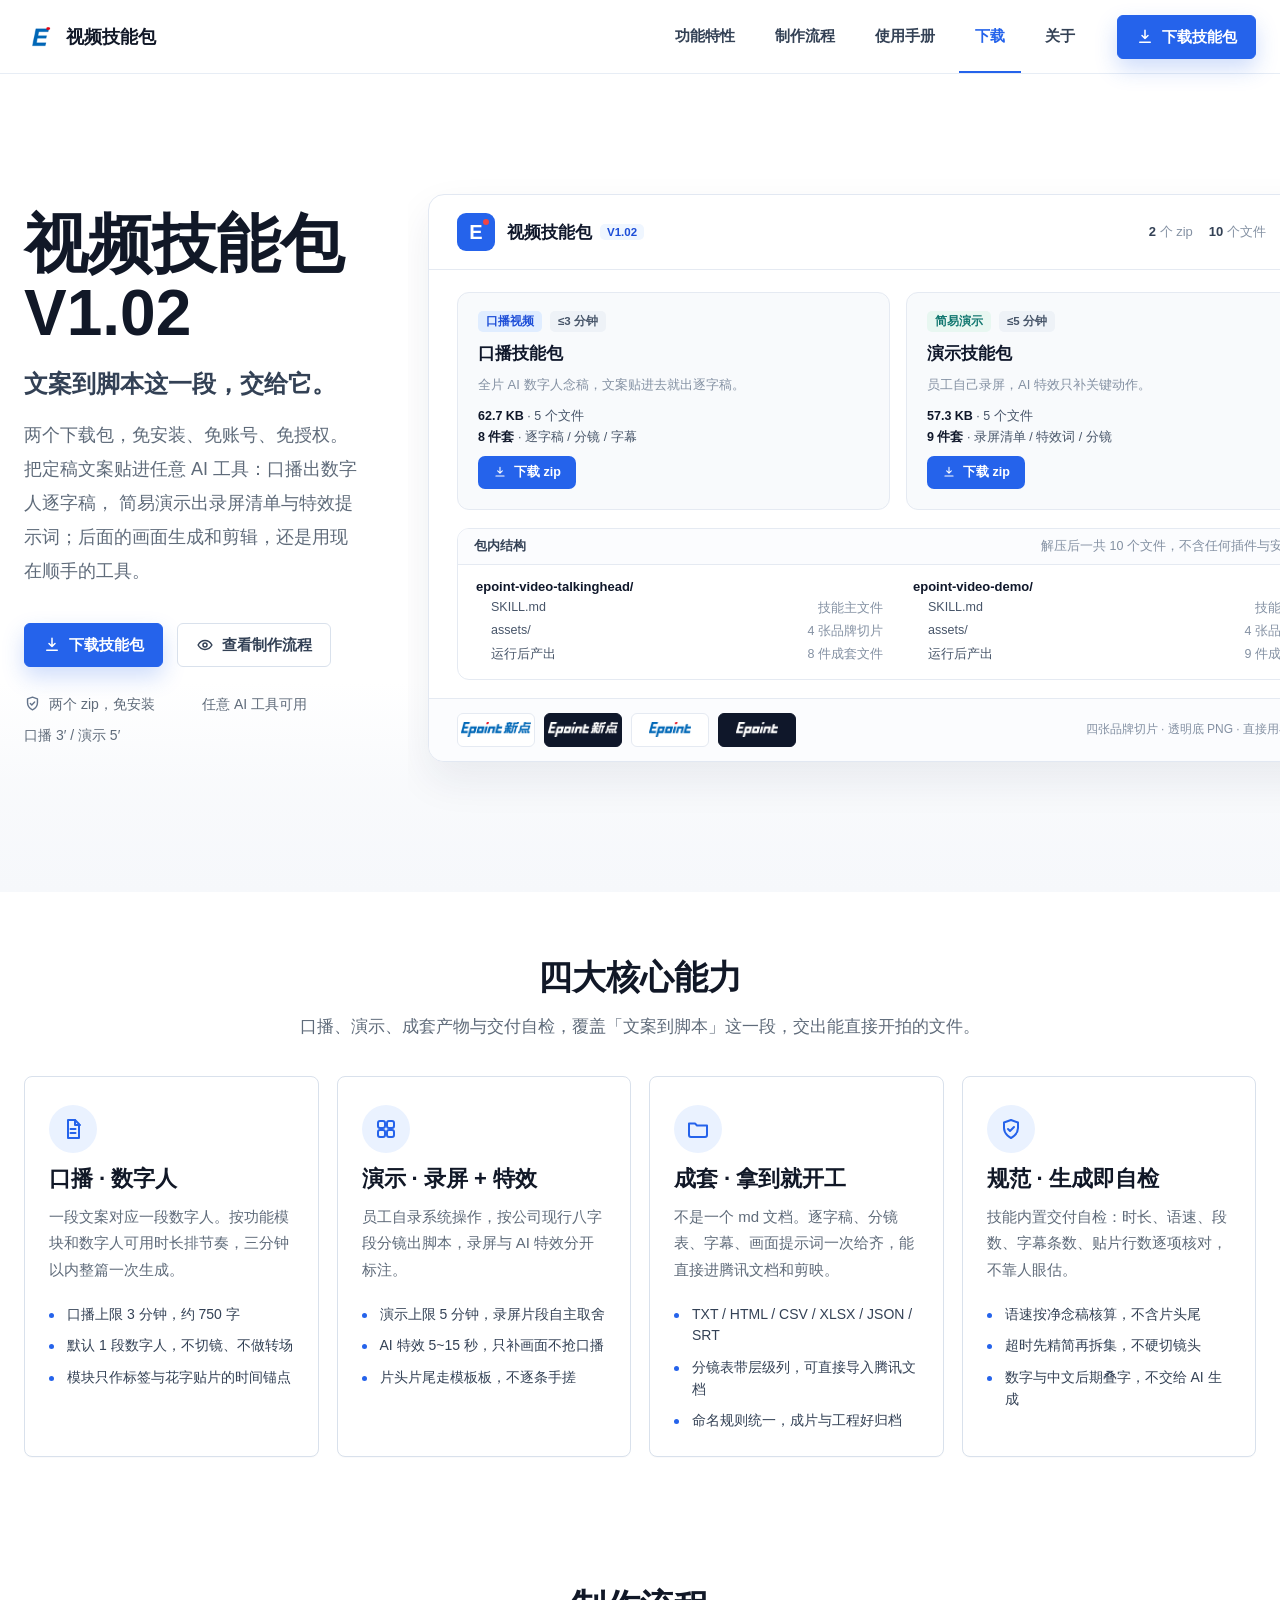
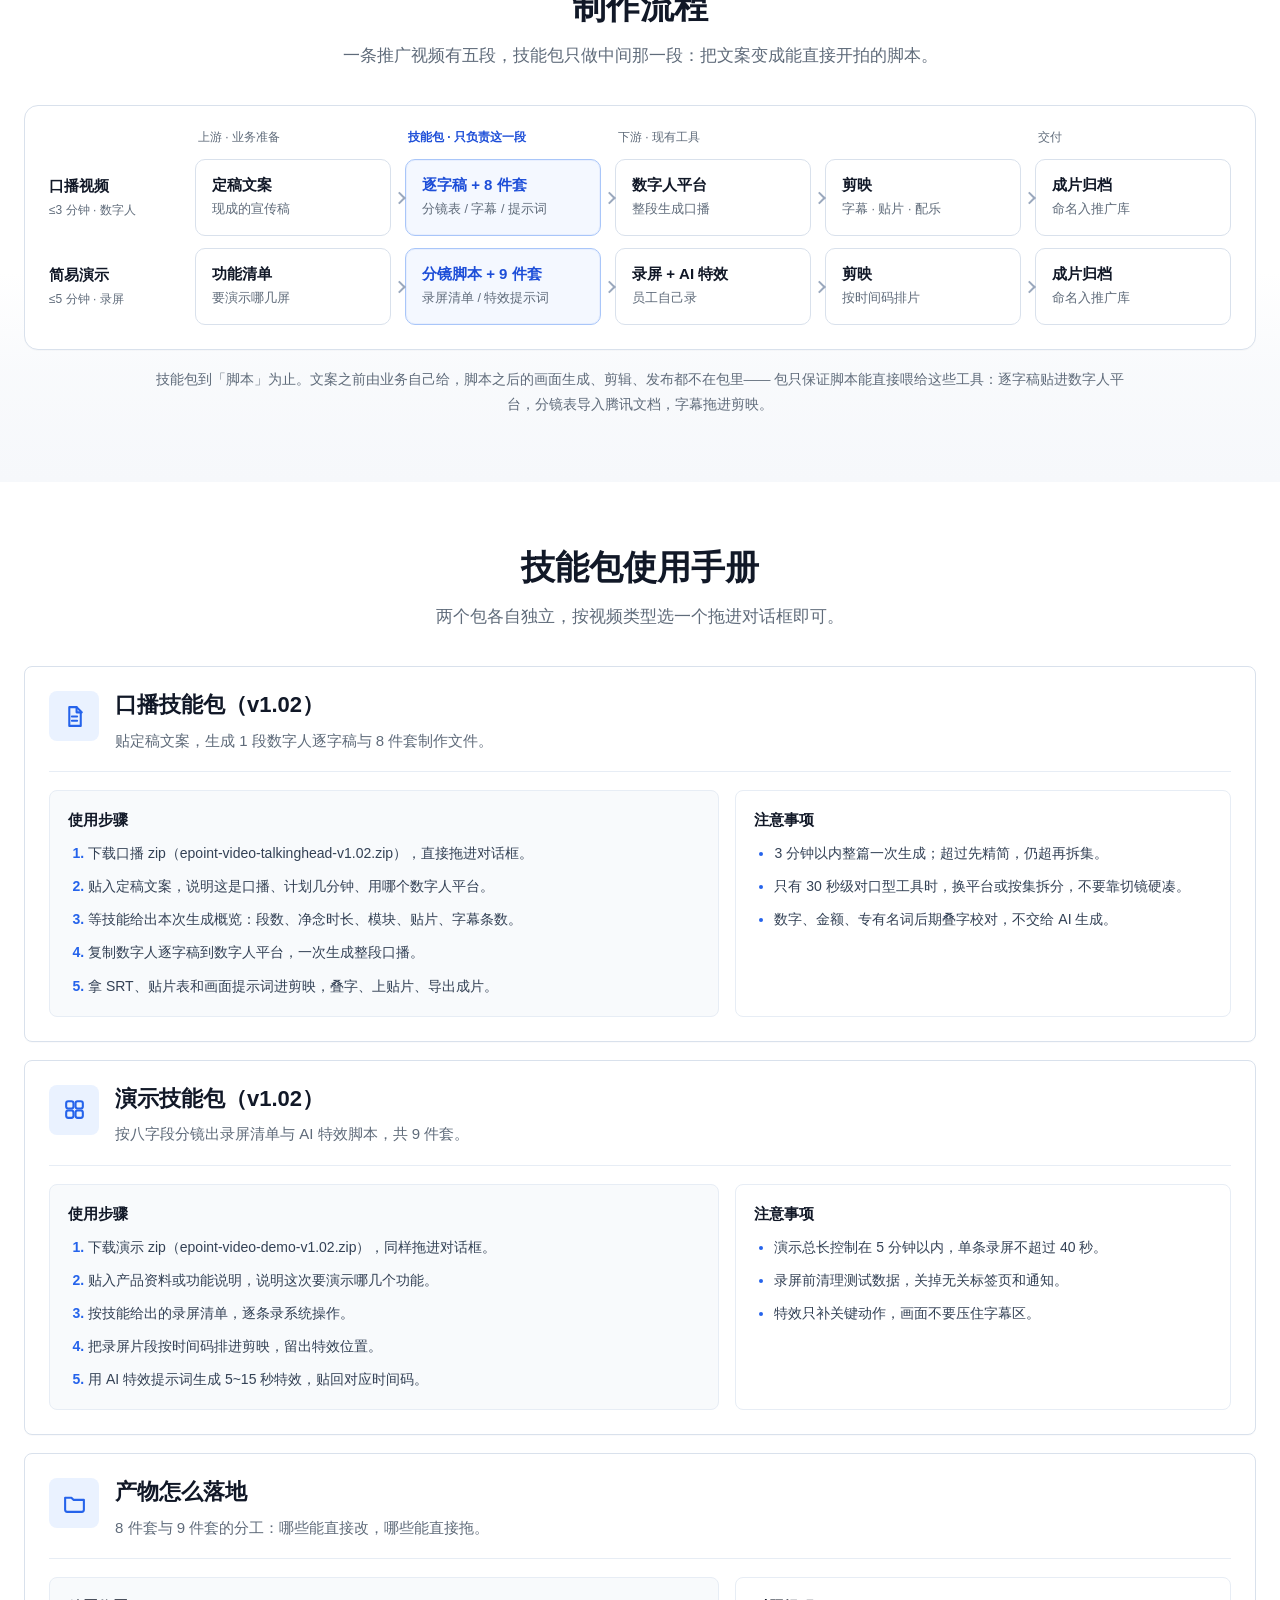
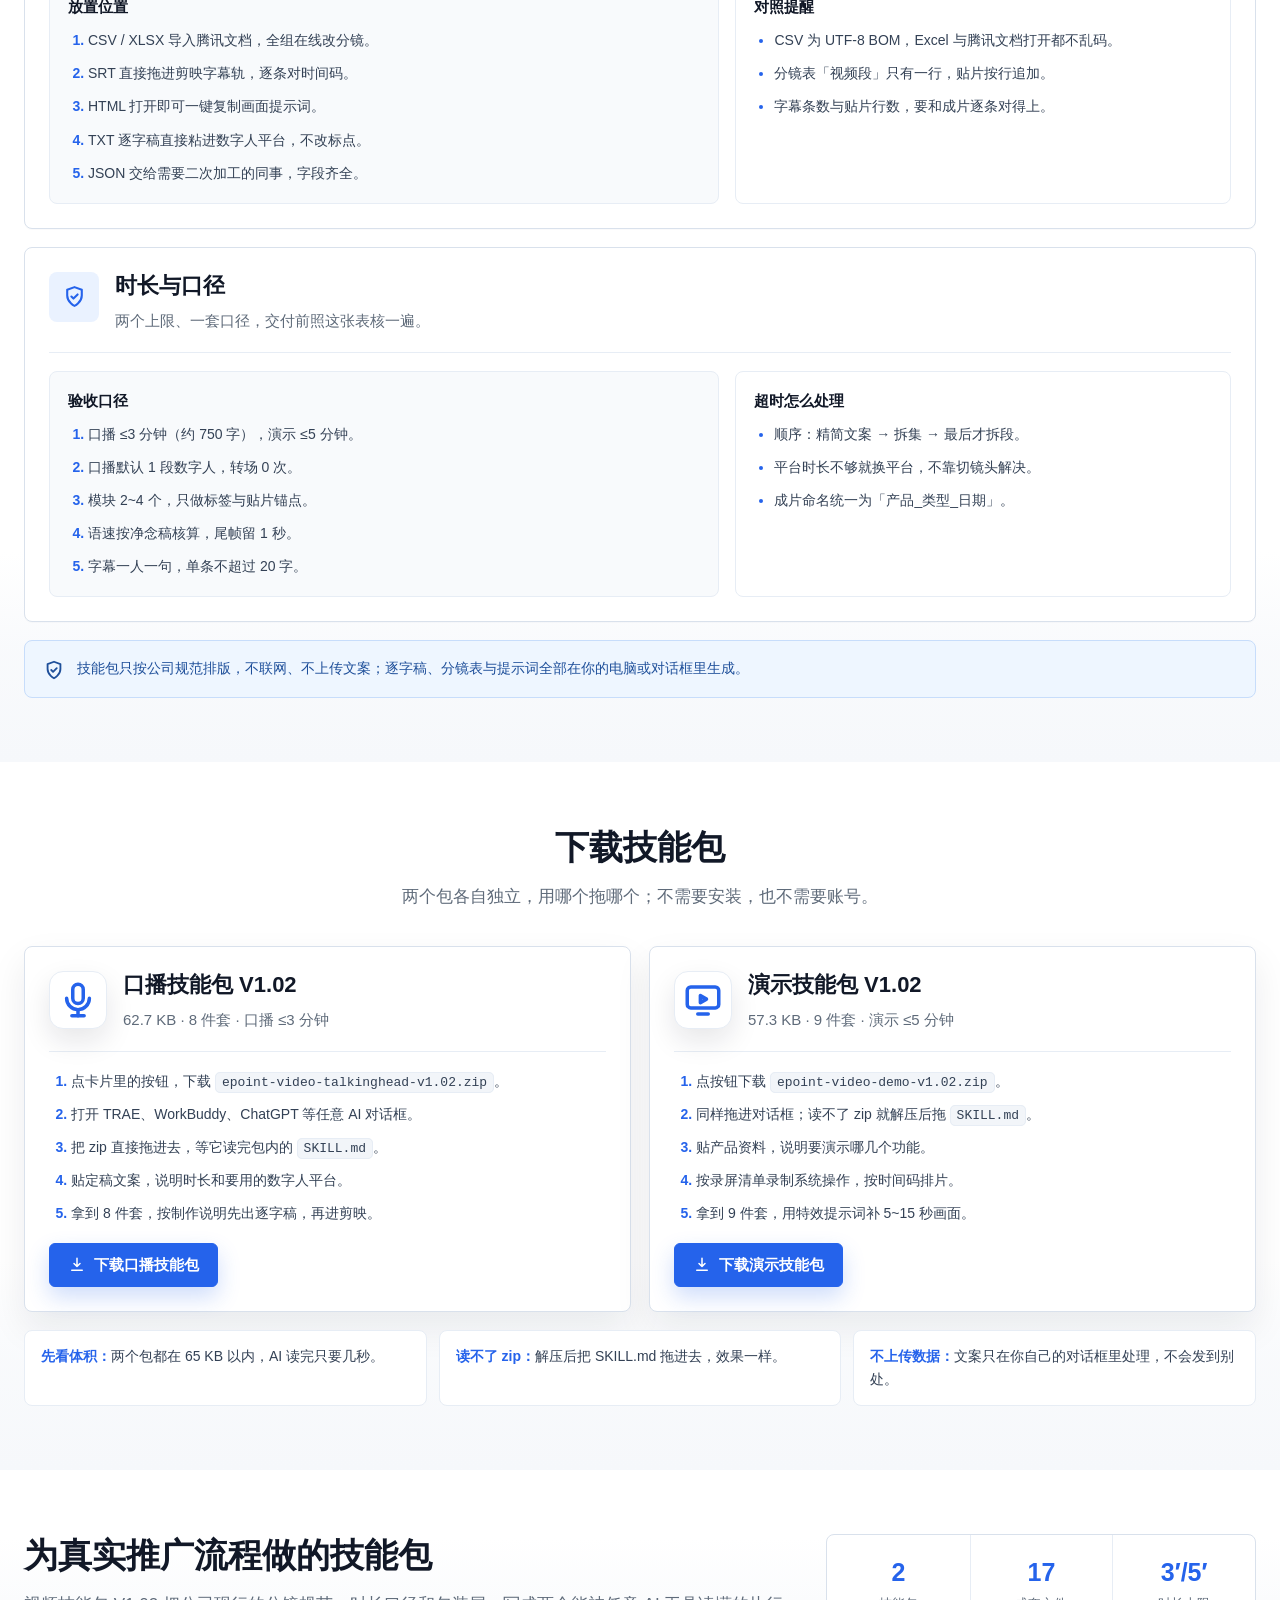
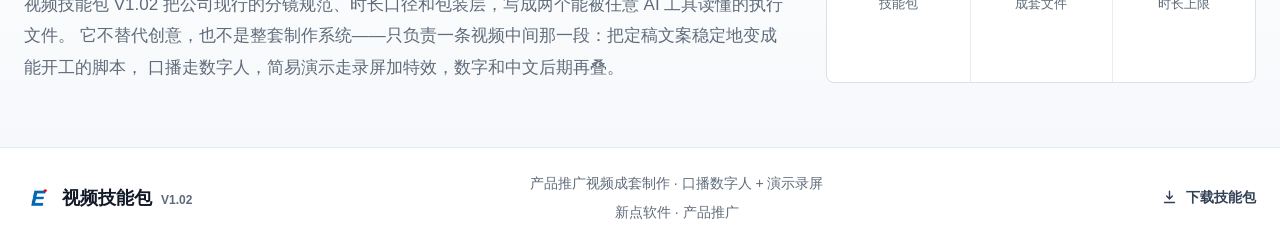
==== index.html @ bf0d7f89 "Add files via upload" ====
<!doctype html>
<html lang="zh-CN">
  <head>
    <meta charset="utf-8">
    <meta name="viewport" content="width=device-width, initial-scale=1">
    <title>视频技能包 V1.02 | 文案到脚本这一段</title>
    <meta
      name="description"
      content="视频技能包 V1.02 面向新点软件产品推广：负责一条视频里「文案到脚本」这一段，口播出数字人逐字稿，简易演示出录屏清单与特效提示词；画面生成与剪辑仍用现有工具。"
    >
    <meta name="theme-color" content="#2563eb">
    <meta name="robots" content="noindex">
    <meta property="og:title" content="视频技能包 V1.02">
    <meta property="og:description" content="两个下载包，把定稿文案变成能直接开拍的脚本与成套文件。">
    <meta property="og:image" content="assets/icon128.png">
    <link rel="icon" href="assets/icon48.png">
    <link rel="stylesheet" href="styles.css?v=20261115-v4">
  </head>
  <body>
    <header class="site-header" data-header>
      <a class="brand" href="#top" aria-label="视频技能包首页">
        <img src="assets/icon48.png" alt="" width="32" height="32">
        <span>视频技能包</span>
      </a>
      <nav class="site-nav" aria-label="页面导航">
        <a href="#features">功能特性</a>
        <a href="#comic">制作流程</a>
        <a href="#manual">使用手册</a>
        <a href="#download">下载</a>
        <a href="#about">关于</a>
      </nav>
      <div class="header-actions">
        <a class="primary-link" href="#download">
          <svg aria-hidden="true"><use href="#icon-download"></use></svg>
          <span>下载技能包</span>
        </a>
      </div>
      <button class="menu-button" type="button" data-menu-button aria-label="打开导航">
        <svg aria-hidden="true"><use href="#icon-menu"></use></svg>
      </button>
    </header>

    <main id="top">
      <section class="hero section-band">
        <div class="hero-copy">
          <h1>视频技能包<br>V1.02</h1>
          <p class="hero-subtitle">文案到脚本这一段，交给它。</p>
          <p class="hero-text">
            两个下载包，免安装、免账号、免授权。把定稿文案贴进任意 AI 工具：口播出数字人逐字稿，
            简易演示出录屏清单与特效提示词；后面的画面生成和剪辑，还是用现在顺手的工具。
          </p>
          <div class="hero-actions">
            <a class="button button-primary" href="#download">
              <svg aria-hidden="true"><use href="#icon-download"></use></svg>
              <span>下载技能包</span>
            </a>
            <a class="button button-secondary" href="#comic">
              <svg aria-hidden="true"><use href="#icon-eye"></use></svg>
              <span>查看制作流程</span>
            </a>
          </div>
          <div class="trust-row" aria-label="技能包特点">
            <span>
              <svg aria-hidden="true"><use href="#icon-shield"></use></svg>
              两个 zip，免安装
            </span>
            <span>任意 AI 工具可用</span>
            <span>口播 3′ / 演示 5′</span>
          </div>
        </div>

        <div class="hero-visual" aria-label="技能包内容预览">
          <iframe
            class="plugin-preview-frame"
            src="skill-preview.html?v=20261115-v4"
            title="视频技能包内容预览"
            loading="eager"
          ></iframe>
        </div>
      </section>

      <section class="features" id="features">
        <div class="section-heading">
          <h2>四大核心能力</h2>
          <p>口播、演示、成套产物与交付自检，覆盖「文案到脚本」这一段，交出能直接开拍的文件。</p>
        </div>
        <div class="feature-grid">
          <article class="feature-card">
            <span class="feature-icon"><svg aria-hidden="true"><use href="#icon-file"></use></svg></span>
            <h3>口播 · 数字人</h3>
            <p>一段文案对应一段数字人。按功能模块和数字人可用时长排节奏，三分钟以内整篇一次生成。</p>
            <ul>
              <li>口播上限 3 分钟，约 750 字</li>
              <li>默认 1 段数字人，不切镜、不做转场</li>
              <li>模块只作标签与花字贴片的时间锚点</li>
            </ul>
          </article>
          <article class="feature-card">
            <span class="feature-icon"><svg aria-hidden="true"><use href="#icon-layout"></use></svg></span>
            <h3>演示 · 录屏 + 特效</h3>
            <p>员工自录系统操作，按公司现行八字段分镜出脚本，录屏与 AI 特效分开标注。</p>
            <ul>
              <li>演示上限 5 分钟，录屏片段自主取舍</li>
              <li>AI 特效 5~15 秒，只补画面不抢口播</li>
              <li>片头片尾走模板板，不逐条手搓</li>
            </ul>
          </article>
          <article class="feature-card">
            <span class="feature-icon"><svg aria-hidden="true"><use href="#icon-folder"></use></svg></span>
            <h3>成套 · 拿到就开工</h3>
            <p>不是一个 md 文档。逐字稿、分镜表、字幕、画面提示词一次给齐，能直接进腾讯文档和剪映。</p>
            <ul>
              <li>TXT / HTML / CSV / XLSX / JSON / SRT</li>
              <li>分镜表带层级列，可直接导入腾讯文档</li>
              <li>命名规则统一，成片与工程好归档</li>
            </ul>
          </article>
          <article class="feature-card">
            <span class="feature-icon"><svg aria-hidden="true"><use href="#icon-shield"></use></svg></span>
            <h3>规范 · 生成即自检</h3>
            <p>技能内置交付自检：时长、语速、段数、字幕条数、贴片行数逐项核对，不靠人眼估。</p>
            <ul>
              <li>语速按净念稿核算，不含片头尾</li>
              <li>超时先精简再拆集，不硬切镜头</li>
              <li>数字与中文后期叠字，不交给 AI 生成</li>
            </ul>
          </article>
        </div>
      </section>

      <section class="comic section-band" id="comic">
        <div class="section-heading">
          <h2>制作流程</h2>
          <p>一条推广视频有五段，技能包只做中间那一段：把文案变成能直接开拍的脚本。</p>
        </div>

        <div class="flow-chart">
          <div class="flow-head" aria-hidden="true">
            <span></span>
            <span>上游 · 业务准备</span>
            <span class="is-ours">技能包 · 只负责这一段</span>
            <span class="flow-head-span">下游 · 现有工具</span>
            <span>交付</span>
          </div>

          <div class="flow-row">
            <div class="flow-lane"><b>口播视频</b><small>≤3 分钟 · 数字人</small></div>
            <div class="flow-cell"><b>定稿文案</b><small>现成的宣传稿</small></div>
            <div class="flow-cell is-ours">
              <b>逐字稿 + 8 件套</b>
              <small>分镜表 / 字幕 / 提示词</small>
            </div>
            <div class="flow-cell"><b>数字人平台</b><small>整段生成口播</small></div>
            <div class="flow-cell"><b>剪映</b><small>字幕 · 贴片 · 配乐</small></div>
            <div class="flow-cell"><b>成片归档</b><small>命名入推广库</small></div>
          </div>

          <div class="flow-row">
            <div class="flow-lane"><b>简易演示</b><small>≤5 分钟 · 录屏</small></div>
            <div class="flow-cell"><b>功能清单</b><small>要演示哪几屏</small></div>
            <div class="flow-cell is-ours">
              <b>分镜脚本 + 9 件套</b>
              <small>录屏清单 / 特效提示词</small>
            </div>
            <div class="flow-cell"><b>录屏 + AI 特效</b><small>员工自己录</small></div>
            <div class="flow-cell"><b>剪映</b><small>按时间码排片</small></div>
            <div class="flow-cell"><b>成片归档</b><small>命名入推广库</small></div>
          </div>
        </div>

        <p class="flow-note">
          技能包到「脚本」为止。文案之前由业务自己给，脚本之后的画面生成、剪辑、发布都不在包里——
          包只保证脚本能直接喂给这些工具：逐字稿贴进数字人平台，分镜表导入腾讯文档，字幕拖进剪映。
        </p>
      </section>

      <section class="manual section-band" id="manual">
        <div class="section-heading">
          <h2>技能包使用手册</h2>
          <p>两个包各自独立，按视频类型选一个拖进对话框即可。</p>
        </div>

        <div class="manual-layout">
          <article class="manual-card">
            <header>
              <span class="manual-icon"><svg aria-hidden="true"><use href="#icon-file"></use></svg></span>
              <div>
                <h3>口播技能包（v1.02）</h3>
                <p>贴定稿文案，生成 1 段数字人逐字稿与 8 件套制作文件。</p>
              </div>
            </header>
            <div class="manual-body">
              <div class="manual-block">
                <strong>使用步骤</strong>
                <ol>
                  <li>下载口播 zip（epoint-video-talkinghead-v1.02.zip），直接拖进对话框。</li>
                  <li>贴入定稿文案，说明这是口播、计划几分钟、用哪个数字人平台。</li>
                  <li>等技能给出本次生成概览：段数、净念时长、模块、贴片、字幕条数。</li>
                  <li>复制数字人逐字稿到数字人平台，一次生成整段口播。</li>
                  <li>拿 SRT、贴片表和画面提示词进剪映，叠字、上贴片、导出成片。</li>
                </ol>
              </div>
              <div class="manual-block manual-note">
                <strong>注意事项</strong>
                <ul>
                  <li>3 分钟以内整篇一次生成；超过先精简，仍超再拆集。</li>
                  <li>只有 30 秒级对口型工具时，换平台或按集拆分，不要靠切镜硬凑。</li>
                  <li>数字、金额、专有名词后期叠字校对，不交给 AI 生成。</li>
                </ul>
              </div>
            </div>
          </article>

          <article class="manual-card">
            <header>
              <span class="manual-icon"><svg aria-hidden="true"><use href="#icon-layout"></use></svg></span>
              <div>
                <h3>演示技能包（v1.02）</h3>
                <p>按八字段分镜出录屏清单与 AI 特效脚本，共 9 件套。</p>
              </div>
            </header>
            <div class="manual-body">
              <div class="manual-block">
                <strong>使用步骤</strong>
                <ol>
                  <li>下载演示 zip（epoint-video-demo-v1.02.zip），同样拖进对话框。</li>
                  <li>贴入产品资料或功能说明，说明这次要演示哪几个功能。</li>
                  <li>按技能给出的录屏清单，逐条录系统操作。</li>
                  <li>把录屏片段按时间码排进剪映，留出特效位置。</li>
                  <li>用 AI 特效提示词生成 5~15 秒特效，贴回对应时间码。</li>
                </ol>
              </div>
              <div class="manual-block manual-note">
                <strong>注意事项</strong>
                <ul>
                  <li>演示总长控制在 5 分钟以内，单条录屏不超过 40 秒。</li>
                  <li>录屏前清理测试数据，关掉无关标签页和通知。</li>
                  <li>特效只补关键动作，画面不要压住字幕区。</li>
                </ul>
              </div>
            </div>
          </article>

          <article class="manual-card">
            <header>
              <span class="manual-icon"><svg aria-hidden="true"><use href="#icon-folder"></use></svg></span>
              <div>
                <h3>产物怎么落地</h3>
                <p>8 件套与 9 件套的分工：哪些能直接改，哪些能直接拖。</p>
              </div>
            </header>
            <div class="manual-body">
              <div class="manual-block">
                <strong>放置位置</strong>
                <ol>
                  <li>CSV / XLSX 导入腾讯文档，全组在线改分镜。</li>
                  <li>SRT 直接拖进剪映字幕轨，逐条对时间码。</li>
                  <li>HTML 打开即可一键复制画面提示词。</li>
                  <li>TXT 逐字稿直接粘进数字人平台，不改标点。</li>
                  <li>JSON 交给需要二次加工的同事，字段齐全。</li>
                </ol>
              </div>
              <div class="manual-block manual-note">
                <strong>对照提醒</strong>
                <ul>
                  <li>CSV 为 UTF-8 BOM，Excel 与腾讯文档打开都不乱码。</li>
                  <li>分镜表「视频段」只有一行，贴片按行追加。</li>
                  <li>字幕条数与贴片行数，要和成片逐条对得上。</li>
                </ul>
              </div>
            </div>
          </article>

          <article class="manual-card">
            <header>
              <span class="manual-icon"><svg aria-hidden="true"><use href="#icon-shield"></use></svg></span>
              <div>
                <h3>时长与口径</h3>
                <p>两个上限、一套口径，交付前照这张表核一遍。</p>
              </div>
            </header>
            <div class="manual-body">
              <div class="manual-block">
                <strong>验收口径</strong>
                <ol>
                  <li>口播 ≤3 分钟（约 750 字），演示 ≤5 分钟。</li>
                  <li>口播默认 1 段数字人，转场 0 次。</li>
                  <li>模块 2~4 个，只做标签与贴片锚点。</li>
                  <li>语速按净念稿核算，尾帧留 1 秒。</li>
                  <li>字幕一人一句，单条不超过 20 字。</li>
                </ol>
              </div>
              <div class="manual-block manual-note">
                <strong>超时怎么处理</strong>
                <ul>
                  <li>顺序：精简文案 → 拆集 → 最后才拆段。</li>
                  <li>平台时长不够就换平台，不靠切镜头解决。</li>
                  <li>成片命名统一为「产品_类型_日期」。</li>
                </ul>
              </div>
            </div>
          </article>
        </div>

        <div class="manual-footer-note">
          <svg aria-hidden="true"><use href="#icon-shield"></use></svg>
          <p>技能包只按公司规范排版，不联网、不上传文案；逐字稿、分镜表与提示词全部在你的电脑或对话框里生成。</p>
        </div>
      </section>

      <section class="workflow section-band" id="download">
        <div class="section-heading">
          <h2>下载技能包</h2>
          <p>两个包各自独立，用哪个拖哪个；不需要安装，也不需要账号。</p>
        </div>
        <div class="install-grid">
          <article class="install-card">
            <header class="install-head">
              <span class="browser-logo" aria-hidden="true">
                <svg width="44" height="44" viewBox="0 0 24 24" style="color:#2563eb">
                  <path d="M12 3a3 3 0 0 1 3 3v5a3 3 0 0 1-6 0V6a3 3 0 0 1 3-3Z"></path>
                  <path d="M5.5 11a6.5 6.5 0 0 0 13 0"></path>
                  <path d="M12 17.5V21"></path>
                  <path d="M8.5 21h7"></path>
                </svg>
              </span>
              <div>
                <h3>口播技能包 V1.02</h3>
                <p>62.7 KB · 8 件套 · 口播 ≤3 分钟</p>
              </div>
            </header>
            <ol>
              <li>点卡片里的按钮，下载 <code>epoint-video-talkinghead-v1.02.zip</code>。</li>
              <li>打开 TRAE、WorkBuddy、ChatGPT 等任意 AI 对话框。</li>
              <li>把 zip 直接拖进去，等它读完包内的 <code>SKILL.md</code>。</li>
              <li>贴定稿文案，说明时长和要用的数字人平台。</li>
              <li>拿到 8 件套，按制作说明先出逐字稿，再进剪映。</li>
            </ol>
            <a class="button button-primary" href="downloads/epoint-video-talkinghead-v1.02.zip" download style="margin-top:18px">
              <svg aria-hidden="true"><use href="#icon-download"></use></svg>
              <span>下载口播技能包</span>
            </a>
          </article>

          <article class="install-card">
            <header class="install-head">
              <span class="browser-logo" aria-hidden="true">
                <svg width="44" height="44" viewBox="0 0 24 24" style="color:#2563eb">
                  <rect x="3" y="4.5" width="18" height="12" rx="2"></rect>
                  <path d="M9 20h6"></path>
                  <path d="M10.5 9.5v4l3.5-2z"></path>
                </svg>
              </span>
              <div>
                <h3>演示技能包 V1.02</h3>
                <p>57.3 KB · 9 件套 · 演示 ≤5 分钟</p>
              </div>
            </header>
            <ol>
              <li>点按钮下载 <code>epoint-video-demo-v1.02.zip</code>。</li>
              <li>同样拖进对话框；读不了 zip 就解压后拖 <code>SKILL.md</code>。</li>
              <li>贴产品资料，说明要演示哪几个功能。</li>
              <li>按录屏清单录制系统操作，按时间码排片。</li>
              <li>拿到 9 件套，用特效提示词补 5~15 秒画面。</li>
            </ol>
            <a class="button button-primary" href="downloads/epoint-video-demo-v1.02.zip" download style="margin-top:18px">
              <svg aria-hidden="true"><use href="#icon-download"></use></svg>
              <span>下载演示技能包</span>
            </a>
          </article>
        </div>

        <div class="install-tips" aria-label="下载提示">
          <span><b>先看体积：</b>两个包都在 65 KB 以内，AI 读完只要几秒。</span>
          <span><b>读不了 zip：</b>解压后把 SKILL.md 拖进去，效果一样。</span>
          <span><b>不上传数据：</b>文案只在你自己的对话框里处理，不会发到别处。</span>
        </div>
      </section>

      <section class="about section-band" id="about">
        <div class="about-layout">
          <div>
            <h2>为真实推广流程做的技能包</h2>
            <p>
              视频技能包 V1.02 把公司现行的分镜规范、时长口径和包装层，写成两个能被任意 AI 工具读懂的执行文件。
              它不替代创意，也不是整套制作系统——只负责一条视频中间那一段：把定稿文案稳定地变成能开工的脚本，
              口播走数字人，简易演示走录屏加特效，数字和中文后期再叠。
            </p>
          </div>
          <div class="about-facts">
            <span><b>2</b><small>技能包</small></span>
            <span><b>17</b><small>成套文件</small></span>
            <span><b>3′/5′</b><small>时长上限</small></span>
          </div>
        </div>
      </section>
    </main>

    <footer class="site-footer">
      <a class="brand" href="#top" aria-label="返回顶部">
        <img src="assets/icon48.png" alt="" width="28" height="28">
        <span>视频技能包 <small>V1.02</small></span>
      </a>
      <div class="footer-info">
        <p>产品推广视频成套制作 · 口播数字人 + 演示录屏</p>
        <p class="footer-author">新点软件 · 产品推广</p>
      </div>
      <a class="footer-download" href="#download">
        <svg aria-hidden="true"><use href="#icon-download"></use></svg>
        下载技能包
      </a>
    </footer>

    <div class="toast" data-toast role="status" aria-live="polite"></div>

    <svg class="icon-sprite" aria-hidden="true" xmlns="http://www.w3.org/2000/svg">
      <symbol id="icon-github" viewBox="0 0 24 24">
        <path d="M12 2.6a9.5 9.5 0 0 0-3 18.5c.5.1.7-.2.7-.5v-1.9c-2.8.6-3.4-1.2-3.4-1.2-.5-1.1-1.1-1.4-1.1-1.4-.9-.6.1-.6.1-.6 1 0 1.6 1.1 1.6 1.1.9 1.5 2.4 1.1 2.9.8.1-.7.4-1.1.7-1.3-2.2-.3-4.6-1.1-4.6-4.8 0-1.1.4-1.9 1-2.6-.1-.3-.4-1.3.1-2.6 0 0 .9-.3 2.8 1a9.7 9.7 0 0 1 5.1 0c1.9-1.3 2.8-1 2.8-1 .5 1.3.2 2.3.1 2.6.7.7 1 1.5 1 2.6 0 3.7-2.3 4.5-4.6 4.8.4.3.7 1 .7 2v2.5c0 .3.2.6.7.5A9.5 9.5 0 0 0 12 2.6Z"/>
      </symbol>
      <symbol id="icon-share" viewBox="0 0 24 24">
        <path d="M8.5 12.9 15.4 17M15.4 7 8.5 11.1"/>
        <circle cx="6" cy="12" r="2.5"/>
        <circle cx="17.5" cy="6" r="2.5"/>
        <circle cx="17.5" cy="18" r="2.5"/>
      </symbol>
      <symbol id="icon-menu" viewBox="0 0 24 24">
        <path d="M4 7h16M4 12h16M4 17h16"/>
      </symbol>
      <symbol id="icon-minus" viewBox="0 0 24 24">
        <path d="M5 12h14"/>
      </symbol>
      <symbol id="icon-plus" viewBox="0 0 24 24">
        <path d="M12 5v14M5 12h14"/>
      </symbol>
      <symbol id="icon-download" viewBox="0 0 24 24">
        <path d="M12 3v11m0 0 4-4m-4 4-4-4M5 19h14"/>
      </symbol>
      <symbol id="icon-eye" viewBox="0 0 24 24">
        <path d="M2.8 12s3.3-6 9.2-6 9.2 6 9.2 6-3.3 6-9.2 6-9.2-6-9.2-6Z"/>
        <circle cx="12" cy="12" r="2.7"/>
      </symbol>
      <symbol id="icon-shield" viewBox="0 0 24 24">
        <path d="M12 21s7-3.4 7-10V5.5L12 3 5 5.5V11c0 6.6 7 10 7 10Z"/>
        <path d="m9 12 2 2 4-4"/>
      </symbol>
      <symbol id="icon-star" viewBox="0 0 24 24">
        <path d="m12 3 2.8 5.7 6.2.9-4.5 4.4 1.1 6.2L12 17.3l-5.6 2.9 1.1-6.2L3 9.6l6.2-.9L12 3Z"/>
      </symbol>
      <symbol id="icon-pin" viewBox="0 0 24 24">
        <path d="M8 4h8l-1.2 5.2 3.2 3.2v1.4H6v-1.4l3.2-3.2L8 4Zm4 10v6"/>
      </symbol>
      <symbol id="icon-settings" viewBox="0 0 24 24">
        <path d="M12 8.5a3.5 3.5 0 1 1 0 7 3.5 3.5 0 0 1 0-7Z"/>
        <path d="M19.4 15a8 8 0 0 0 .1-1.1l2-1.5-2-3.4-2.4 1a7.2 7.2 0 0 0-1.8-1L15 6.5h-4L10.6 9a7.2 7.2 0 0 0-1.8 1l-2.4-1-2 3.4 2 1.5a8 8 0 0 0 .1 1.1l-2 1.5 2 3.4 2.4-1a7.2 7.2 0 0 0 1.8 1l.4 2.5h4l.4-2.5a7.2 7.2 0 0 0 1.8-1l2.4 1 2-3.4-2.3-1.5Z"/>
      </symbol>
      <symbol id="icon-x" viewBox="0 0 24 24">
        <path d="m6 6 12 12M18 6 6 18"/>
      </symbol>
      <symbol id="icon-clock" viewBox="0 0 24 24">
        <circle cx="12" cy="12" r="8.5"/>
        <path d="M12 7.5V12l3.2 1.9"/>
      </symbol>
      <symbol id="icon-file" viewBox="0 0 24 24">
        <path d="M7 3h7l4 4v14H7V3Z"/>
        <path d="M14 3v5h5M9.5 12h5M9.5 16h5"/>
      </symbol>
      <symbol id="icon-calculator" viewBox="0 0 24 24">
        <rect x="6" y="3.5" width="12" height="17" rx="2"/>
        <path d="M9 7h6M9 11h.1M12 11h.1M15 11h.1M9 15h.1M12 15h.1M15 15h.1"/>
      </symbol>
      <symbol id="icon-wallet" viewBox="0 0 24 24">
        <path d="M5 7h13a2 2 0 0 1 2 2v9a2 2 0 0 1-2 2H5a3 3 0 0 1-3-3V7a3 3 0 0 1 3-3h12v3"/>
        <path d="M16 13h4M12 10v7M9 10h6M9.5 13.5h5"/>
      </symbol>
      <symbol id="icon-refresh" viewBox="0 0 24 24">
        <path d="M20 6v5h-5M4 18v-5h5"/>
        <path d="M18.2 9A7 7 0 0 0 6.6 6.6L4 9m16 6-2.6 2.4A7 7 0 0 1 5.8 15"/>
      </symbol>
      <symbol id="icon-folder" viewBox="0 0 24 24">
        <path d="M3 6.5h6l2 2H21v9.5a2 2 0 0 1-2 2H5a2 2 0 0 1-2-2V6.5Z"/>
      </symbol>
      <symbol id="icon-save" viewBox="0 0 24 24">
        <path d="M5 4h12l2 2v14H5V4Z"/>
        <path d="M8 4v6h8V4M8 20v-6h8v6"/>
      </symbol>
      <symbol id="icon-layout" viewBox="0 0 24 24">
        <rect x="4" y="4" width="7" height="7" rx="2"/>
        <rect x="13" y="4" width="7" height="7" rx="2"/>
        <rect x="4" y="13" width="7" height="7" rx="2"/>
        <rect x="13" y="13" width="7" height="7" rx="2"/>
      </symbol>
      <symbol id="icon-upload" viewBox="0 0 24 24">
        <path d="M12 16V5m0 0-4 4m4-4 4 4M5 20h14"/>
      </symbol>
      <symbol id="icon-check" viewBox="0 0 24 24">
        <path d="m5 12 4.2 4.2L19 6.8"/>
      </symbol>
      <symbol id="icon-copy" viewBox="0 0 24 24">
        <rect x="8" y="8" width="11" height="12" rx="2"/>
        <path d="M5 16H4a2 2 0 0 1-2-2V5a2 2 0 0 1 2-2h9a2 2 0 0 1 2 2v1"/>
      </symbol>
    </svg>

    <script src="app.js" defer></script>
  </body>
</html>
---- styles.css ----
:root {
  color-scheme: light;
  --bg: #ffffff;
  --band: #f6f8fb;
  --band-strong: #eef3f9;
  --surface: #ffffff;
  --text: #111827;
  --muted: #5f6b7a;
  --subtle: #8491a3;
  --border: #d9e1ec;
  --border-soft: #e7edf5;
  --blue: #2563eb;
  --blue-dark: #1d4ed8;
  --blue-soft: #eaf2ff;
  --red: #f5203a;
  --green: #0f8f55;
  --orange: #e87722;
  --shadow-sm: 0 6px 18px rgba(24, 39, 75, 0.08);
  --shadow-lg: 0 24px 60px rgba(24, 39, 75, 0.16);
  --radius: 8px;
  --content: 1320px;
  --font: -apple-system, BlinkMacSystemFont, "Segoe UI", Roboto, "Microsoft YaHei", "PingFang SC", sans-serif;
}

* {
  box-sizing: border-box;
}

html {
  scroll-behavior: smooth;
}

body {
  background: var(--bg);
  color: var(--text);
  font-family: var(--font);
  font-size: 16px;
  letter-spacing: 0;
  line-height: 1.6;
  margin: 0;
  min-width: 320px;
}

body.nav-open {
  overflow: hidden;
}

a {
  color: inherit;
  text-decoration: none;
}

button,
input,
select,
textarea {
  font: inherit;
  letter-spacing: 0;
}

button {
  border: 0;
}

svg {
  display: block;
  fill: none;
  stroke: currentColor;
  stroke-linecap: round;
  stroke-linejoin: round;
  stroke-width: 2;
}

.icon-sprite {
  display: none;
}

.site-header {
  align-items: center;
  background: rgba(255, 255, 255, 0.94);
  border-bottom: 1px solid var(--border-soft);
  display: flex;
  gap: 26px;
  height: 74px;
  justify-content: space-between;
  left: 0;
  padding: 0 max(24px, calc((100% - var(--content)) / 2));
  position: sticky;
  right: 0;
  top: 0;
  transition: box-shadow 0.18s ease, border-color 0.18s ease;
  z-index: 20;
}

.site-header.is-scrolled {
  border-color: var(--border);
  box-shadow: 0 8px 24px rgba(24, 39, 75, 0.08);
}

.brand {
  align-items: center;
  display: inline-flex;
  flex: 0 0 auto;
  gap: 10px;
  min-width: 0;
}

.brand img {
  border-radius: 7px;
  display: block;
}

.brand span {
  color: var(--text);
  font-size: 18px;
  font-weight: 800;
  line-height: 1;
  white-space: nowrap;
}

.brand small {
  color: var(--muted);
  font-size: 12px;
  font-weight: 700;
  margin-left: 4px;
}

.site-nav {
  align-items: stretch;
  display: flex;
  gap: 8px;
  height: 100%;
  justify-content: center;
  margin-left: auto;
}

.site-nav a {
  align-items: center;
  border-bottom: 2px solid transparent;
  color: #334155;
  display: inline-flex;
  font-size: 15px;
  font-weight: 700;
  padding: 0 16px;
  transition: color 0.18s ease, border-color 0.18s ease;
}

.site-nav a:hover,
.site-nav a.is-active {
  border-color: var(--blue);
  color: var(--blue);
}

.header-actions {
  align-items: center;
  display: flex;
  gap: 10px;
}

.ghost-link,
.primary-link,
.button {
  align-items: center;
  border-radius: 6px;
  display: inline-flex;
  font-size: 15px;
  font-weight: 800;
  gap: 8px;
  justify-content: center;
  min-height: 44px;
  padding: 0 18px;
  transition: background 0.18s ease, border-color 0.18s ease, box-shadow 0.18s ease, color 0.18s ease, transform 0.18s ease;
  white-space: nowrap;
}

.ghost-link svg,
.primary-link svg,
.button svg {
  height: 18px;
  width: 18px;
}

.ghost-link,
.button-secondary {
  background: #ffffff;
  border: 1px solid var(--border);
  color: #334155;
}

.ghost-link:hover,
.button-secondary:hover {
  background: var(--blue-soft);
  border-color: #a7c5fa;
  color: var(--blue);
}

.primary-link,
.button-primary {
  background: var(--blue);
  border: 1px solid var(--blue);
  color: #ffffff;
  box-shadow: 0 10px 22px rgba(37, 99, 235, 0.22);
}

.primary-link:hover,
.button-primary:hover {
  background: var(--blue-dark);
  border-color: var(--blue-dark);
  box-shadow: 0 14px 28px rgba(37, 99, 235, 0.28);
  transform: translateY(-1px);
}

.menu-button {
  align-items: center;
  background: #ffffff;
  border: 1px solid var(--border);
  border-radius: 6px;
  color: #334155;
  cursor: pointer;
  display: none;
  height: 42px;
  justify-content: center;
  width: 42px;
}

.menu-button svg {
  height: 20px;
  width: 20px;
}

main {
  overflow: hidden;
}

.section-band {
  background: var(--bg);
  position: relative;
}

.section-band::after {
  background: linear-gradient(180deg, rgba(246, 248, 251, 0) 0%, rgba(246, 248, 251, 0.72) 48%, #f6f8fb 100%);
  bottom: 0;
  content: "";
  height: 210px;
  left: 0;
  position: absolute;
  right: 0;
  z-index: 0;
}

.hero {
  display: grid;
  gap: 44px;
  grid-template-columns: minmax(340px, 0.72fr) minmax(980px, 1fr);
  margin: 0 auto;
  max-width: 1440px;
  min-height: 760px;
  padding: 64px 24px 74px;
}

.hero > * {
  position: relative;
  z-index: 1;
}

.hero-copy {
  align-self: center;
}

.hero h1 {
  color: var(--text);
  font-size: 64px;
  font-weight: 900;
  line-height: 1.08;
  margin: 0 0 20px;
}

.hero-subtitle {
  color: #334155;
  font-size: 24px;
  font-weight: 800;
  line-height: 1.32;
  margin: 0 0 18px;
}

.hero-text {
  color: var(--muted);
  font-size: 18px;
  line-height: 1.9;
  margin: 0;
  max-width: 600px;
}

.hero-actions {
  display: flex;
  flex-wrap: wrap;
  gap: 14px;
  margin-top: 34px;
}

.trust-row {
  align-items: center;
  color: var(--muted);
  display: grid;
  font-size: 14px;
  gap: 9px 16px;
  grid-template-columns: repeat(2, minmax(0, 1fr));
  margin-top: 26px;
  max-width: 430px;
}

.trust-row span {
  align-items: center;
  display: inline-flex;
  gap: 8px;
  white-space: nowrap;
}

.trust-row span + span::before {
  content: none;
}

.trust-row svg {
  color: #64748b;
  height: 17px;
  width: 17px;
}

.hero-visual {
  align-items: center;
  display: flex;
  justify-content: center;
  min-height: 680px;
  overflow: hidden;
  position: relative;
}

.plugin-preview-frame {
  border: 0;
  display: block;
  flex: 0 0 980px;
  height: 680px;
  max-width: none;
  position: relative;
  width: 980px;
  z-index: 2;
}

.browser-shell {
  background: #ffffff;
  border: 1px solid var(--border);
  border-radius: 8px;
  box-shadow: var(--shadow-sm);
  height: 470px;
  position: absolute;
  right: 0;
  top: 22px;
  width: 530px;
}

.browser-top {
  align-items: center;
  border-bottom: 1px solid var(--border-soft);
  display: flex;
  gap: 6px;
  height: 48px;
  padding: 0 16px;
}

.browser-top span {
  background: #d7dfe9;
  border-radius: 999px;
  height: 9px;
  width: 9px;
}

.browser-top button {
  align-items: center;
  background: transparent;
  color: #718096;
  display: inline-flex;
  height: 28px;
  justify-content: center;
  margin-left: auto;
  width: 28px;
}

.browser-top svg {
  height: 18px;
  width: 18px;
}

.browser-lines {
  display: grid;
  gap: 18px;
  padding: 34px 42px;
}

.browser-lines i {
  background: #eef2f7;
  border-radius: 4px;
  display: block;
  height: 22px;
}

.browser-lines i:nth-child(2),
.browser-lines i:nth-child(5) {
  margin-left: 70px;
}

.browser-lines i:nth-child(3),
.browser-lines i:nth-child(6) {
  margin-left: 28px;
  width: 78%;
}

.mock-panel {
  background: #ffffff;
  border: 1px solid #dbe4ef;
  border-radius: 8px;
  box-shadow: var(--shadow-lg);
  color: #1f2937;
  margin-left: 22px;
  overflow: hidden;
  position: relative;
  width: 500px;
  z-index: 2;
}

.mock-header {
  align-items: center;
  border-bottom: 1px solid var(--border-soft);
  display: flex;
  height: 62px;
  justify-content: space-between;
  padding: 0 16px;
}

.mock-brand {
  align-items: center;
  display: inline-flex;
  gap: 9px;
}

.mock-brand img {
  border-radius: 6px;
}

.mock-brand strong {
  font-size: 18px;
}

.mock-header-icons {
  display: flex;
  gap: 5px;
}

.mock-header-icons button,
.mock-tabs button,
.summary-head button,
.copy-row button {
  align-items: center;
  background: #ffffff;
  border: 1px solid transparent;
  border-radius: 6px;
  color: #526072;
  cursor: pointer;
  display: inline-flex;
  justify-content: center;
  transition: background 0.18s ease, border-color 0.18s ease, color 0.18s ease;
}

.mock-header-icons button {
  height: 32px;
  width: 32px;
}

.mock-header-icons svg {
  height: 18px;
  width: 18px;
}

.mock-header-icons button:hover,
.mock-tabs button:hover,
.summary-head button:hover,
.copy-row button:hover {
  background: var(--blue-soft);
  border-color: #bdd4fb;
  color: var(--blue);
}

.mock-tabs {
  border-bottom: 1px solid var(--border-soft);
  display: grid;
  grid-template-columns: repeat(4, 1fr);
  padding: 0 10px;
}

.mock-tabs button {
  border-bottom: 2px solid transparent;
  border-left: 0;
  border-radius: 0;
  border-right: 0;
  border-top: 0;
  font-size: 14px;
  font-weight: 800;
  gap: 6px;
  height: 46px;
  padding: 0 6px;
}

.mock-tabs button.is-active {
  border-bottom-color: var(--blue);
  color: var(--blue);
}

.mock-tabs svg {
  height: 16px;
  width: 16px;
}

.mock-grid {
  display: grid;
  gap: 14px;
  grid-template-columns: repeat(2, minmax(0, 1fr));
  padding: 18px;
}

.tool-tile {
  background: #ffffff;
  border: 1px solid var(--border-soft);
  border-radius: 8px;
  min-height: 138px;
  padding: 20px 16px;
  text-align: center;
  transition: border-color 0.18s ease, box-shadow 0.18s ease, transform 0.18s ease;
}

.tool-tile.is-active {
  border-color: #a8c5fa;
  box-shadow: 0 10px 24px rgba(37, 99, 235, 0.12);
  transform: translateY(-2px);
}

.tool-tile span,
.feature-icon {
  align-items: center;
  background: var(--blue-soft);
  border-radius: 999px;
  color: var(--blue);
  display: inline-flex;
  height: 48px;
  justify-content: center;
  margin-bottom: 12px;
  width: 48px;
}

.tool-tile svg,
.feature-icon svg {
  height: 24px;
  width: 24px;
}

.tool-tile strong {
  color: var(--text);
  display: block;
  font-size: 17px;
  line-height: 1.3;
}

.tool-tile small {
  color: var(--muted);
  display: block;
  font-size: 13px;
  margin-top: 5px;
}

.mock-summary {
  border-top: 1px solid var(--border-soft);
  margin: 0 18px 18px;
  padding-top: 14px;
}

.summary-head {
  align-items: center;
  display: flex;
  justify-content: space-between;
  margin-bottom: 12px;
}

.summary-head strong {
  font-size: 15px;
}

.summary-head button {
  border-color: transparent;
  color: var(--blue);
  font-size: 13px;
  font-weight: 800;
  gap: 5px;
  height: 30px;
  padding: 0 8px;
}

.summary-head svg {
  height: 15px;
  width: 15px;
}

.summary-metrics {
  border: 1px solid var(--border-soft);
  border-radius: 8px;
  display: grid;
  grid-template-columns: repeat(4, 1fr);
  overflow: hidden;
}

.summary-metrics span {
  padding: 13px 8px 12px;
  text-align: center;
}

.summary-metrics span + span {
  border-left: 1px solid var(--border-soft);
}

.summary-metrics b {
  color: var(--blue);
  display: block;
  font-size: 20px;
  line-height: 1.2;
}

.summary-metrics small {
  color: var(--muted);
  display: block;
  font-size: 12px;
  margin-top: 4px;
}

.preview-page {
  background: #ffffff;
  border: 1px solid var(--border);
  border-radius: 8px;
  box-shadow: var(--shadow-sm);
  height: 470px;
  position: absolute;
  right: 0;
  top: 22px;
  width: 560px;
}

.preview-page-bar {
  border-bottom: 1px solid var(--border-soft);
  height: 48px;
}

.preview-page-grid {
  display: grid;
  gap: 14px;
  padding: 30px 34px;
}

.preview-page-grid i {
  background: #eef2f7;
  border-radius: 4px;
  display: block;
  height: 20px;
}

.preview-page-grid i:nth-child(2n) {
  margin-left: 68px;
}

.preview-page-grid i:nth-child(3n) {
  width: 76%;
}

.real-plugin-panel,
.real-plugin-panel * {
  box-sizing: border-box;
}

.real-plugin-panel {
  background: #ffffff;
  border: 1px solid #d7dde8;
  border-radius: 8px;
  box-shadow: 0 18px 48px rgba(24, 39, 75, 0.18);
  color: #1f2937;
  display: flex;
  flex-direction: column;
  font-family: var(--font);
  font-size: 13px;
  height: 560px;
  margin-left: 0;
  overflow: hidden;
  position: relative;
  width: min(720px, 100%);
  z-index: 2;
}

.real-resize-handle {
  background: transparent;
  cursor: ns-resize;
  height: 8px;
  left: 0;
  position: absolute;
  right: 0;
  top: 0;
  z-index: 2;
}

.real-resize-handle::before {
  background: #bfdbfe;
  border-radius: 999px;
  content: "";
  height: 3px;
  left: 50%;
  opacity: 1;
  position: absolute;
  top: 2px;
  transform: translateX(-50%);
  width: 78px;
}

.real-tool-header {
  align-items: center;
  background: #ffffff;
  border-bottom: 1px solid #e5eaf2;
  display: flex;
  flex: 0 0 58px;
  height: 58px;
  justify-content: space-between;
  padding: 12px 14px;
}

.real-brand {
  align-items: center;
  display: flex;
  gap: 10px;
}

.real-brand-mark {
  align-items: center;
  background: #ffffff;
  border: 1px solid #dbeafe;
  border-radius: 6px;
  box-shadow: 0 4px 12px rgba(37, 99, 235, 0.12);
  color: #2563eb;
  display: flex;
  height: 34px;
  justify-content: center;
  position: relative;
  width: 34px;
}

.real-brand-e {
  color: #2563eb;
  font-size: 22px;
  font-style: italic;
  font-weight: 900;
  line-height: 1;
  transform: skew(-8deg);
}

.real-brand-red {
  background: #f5203a;
  border-radius: 2px;
  height: 5px;
  position: absolute;
  right: 7px;
  top: 8px;
  width: 8px;
}

.real-brand-title {
  align-items: baseline;
  display: flex;
  gap: 7px;
  min-width: 0;
  white-space: nowrap;
}

.real-brand-name {
  color: #111827;
  font-size: 16px;
  font-weight: 700;
  line-height: 1.2;
}

.real-brand-version {
  color: #6b7280;
  font-size: 11px;
  font-weight: 750;
}

.real-header-actions button,
.real-btn {
  align-items: center;
  background: #ffffff;
  border: 1px solid #cfd7e4;
  border-radius: 6px;
  color: #334155;
  cursor: pointer;
  display: inline-flex;
  gap: 6px;
  justify-content: center;
  transition: background 0.16s ease, border-color 0.16s ease, color 0.16s ease, box-shadow 0.16s ease;
  white-space: nowrap;
}

.real-header-actions button {
  color: #475569;
  height: 30px;
  padding: 0;
  width: 30px;
}

.real-header-actions svg,
.real-btn svg {
  height: 14px;
  width: 14px;
}

.real-header-actions button:hover,
.real-btn:hover {
  background: #f7fafc;
  border-color: #8aa0b8;
}

.real-btn {
  font-size: 13px;
  font-weight: 600;
  min-height: 32px;
  padding: 6px 12px;
}

.real-btn-primary {
  background: #2563eb;
  border-color: #2563eb;
  color: #ffffff;
}

.real-btn-primary:hover {
  background: #1d4ed8;
  border-color: #1d4ed8;
  color: #ffffff;
}

.real-tool-layout {
  display: grid;
  flex: 1 1 auto;
  grid-template-columns: 142px minmax(0, 1fr);
  height: calc(100% - 58px);
  min-height: 0;
  overflow: hidden;
}

.real-tool-sidebar {
  background: #f7f9fc;
  border-right: 1px solid #e5eaf2;
  display: flex;
  flex-direction: column;
  gap: 8px;
  min-height: 0;
  padding: 10px;
}

.real-nav-item {
  background: transparent;
  border: 1px solid transparent;
  border-radius: 8px;
  color: #475569;
  cursor: pointer;
  display: grid;
  gap: 2px 8px;
  grid-template-columns: 26px minmax(0, 1fr);
  padding: 8px;
  text-align: left;
  transition: background 0.16s ease, border-color 0.16s ease, color 0.16s ease;
}

.real-nav-item:hover {
  background: #ffffff;
  border-color: #d7dde8;
}

.real-nav-item.is-active {
  background: #ffffff;
  border-color: #93c5fd;
  box-shadow: 0 6px 18px rgba(37, 99, 235, 0.10);
  color: #2563eb;
}

.real-nav-kicker {
  align-items: center;
  background: #e8edf5;
  border-radius: 6px;
  color: #64748b;
  display: flex;
  grid-row: span 2;
  height: 26px;
  justify-content: center;
  width: 26px;
}

.real-nav-kicker svg {
  height: 15px;
  width: 15px;
}

.real-nav-item.is-active .real-nav-kicker {
  background: #dbeafe;
  color: #2563eb;
}

.real-nav-text {
  font-size: 13px;
  font-weight: 700;
  overflow: hidden;
  text-overflow: ellipsis;
  white-space: nowrap;
}

.real-nav-version {
  color: #8a94a6;
  font-size: 11px;
}

.real-tool-main {
  background: #ffffff;
  height: 100%;
  min-height: 0;
  min-width: 0;
  overflow: hidden;
}

.real-tool-section {
  display: none;
  height: 100%;
  max-height: none;
  min-height: 0;
  overflow: hidden;
  padding: 12px;
}

.real-tool-section.is-active {
  display: block;
}

.real-section-head {
  align-items: flex-start;
  display: flex;
  gap: 12px;
  justify-content: space-between;
  margin-bottom: 10px;
}

.real-section-head h3 {
  color: #111827;
  font-size: 16px;
  font-weight: 700;
  line-height: 1.25;
  margin: 0;
}

.real-section-head h3 span {
  color: #6b7280;
  font-size: 12px;
  font-weight: 500;
  margin-left: 5px;
}

.real-section-head p {
  color: #7b8494;
  font-size: 12px;
  line-height: 1.5;
  margin: 2px 0 0;
}

.real-report-title {
  align-items: baseline;
  display: flex;
  flex-wrap: wrap;
  gap: 6px 10px;
  margin: 6px 0 8px;
}

.real-report-title strong,
.real-panel-title strong,
.real-saved-title strong {
  color: #111827;
  font-size: 14px;
}

.real-report-title span,
.real-panel-title span,
.real-saved-title span {
  color: #7b8494;
  font-size: 12px;
}

.real-stats-cards {
  display: grid;
  gap: 6px;
  grid-template-columns: repeat(5, minmax(0, 1fr));
  margin-bottom: 8px;
}

.real-stat-card {
  background: #f8fafc;
  border: 1px solid #e5eaf2;
  border-radius: 8px;
  min-height: 62px;
  padding: 8px 6px;
}

.real-stat-value {
  font-size: 18px;
  font-weight: 750;
  line-height: 1.1;
}

.real-stat-label {
  color: #6b7280;
  font-size: 11px;
  margin-top: 5px;
}

.real-stat-card.is-primary .real-stat-value,
.real-stat-card.is-success .real-stat-value {
  color: #2563eb;
}

.real-stat-card.is-info .real-stat-value {
  color: #334155;
}

.real-stat-card.is-warning .real-stat-value {
  color: #b45309;
}

.real-stat-card.is-danger .real-stat-value {
  color: #b42318;
}

.real-info-row {
  background: #f8fafc;
  border: 1px solid #e5eaf2;
  border-radius: 8px;
  color: #475569;
  display: flex;
  flex-wrap: wrap;
  font-size: 12px;
  gap: 6px 10px;
  margin-bottom: 10px;
  padding: 8px 10px;
}

.real-info-row strong {
  color: #111827;
}

.real-saved-headbar,
.real-copy-toolbar,
.real-task-toolbar,
.real-panel-title {
  align-items: center;
  background: #ffffff;
  border: 1px solid #e5eaf2;
  border-radius: 8px;
  display: flex;
  gap: 8px;
  justify-content: space-between;
  margin-bottom: 8px;
  padding: 8px;
}

.real-saved-actions {
  display: flex;
  flex-wrap: wrap;
  gap: 8px;
  justify-content: flex-end;
}

.real-saved-item,
.real-copy-list article,
.real-task-panel article {
  align-items: center;
  background: #f8fafc;
  border: 1px solid #e5eaf2;
  border-radius: 8px;
  display: flex;
  gap: 10px;
  justify-content: space-between;
  padding: 10px;
}

.real-saved-item strong,
.real-copy-list strong,
.real-task-panel article strong,
.real-budget-current strong {
  color: #111827;
  display: block;
  font-size: 13px;
}

.real-saved-item span,
.real-copy-list span,
.real-task-panel article span {
  color: #7b8494;
  display: block;
  font-size: 12px;
  margin-top: 3px;
}

.real-copy-toolbar {
  display: grid;
  grid-template-columns: minmax(0, 1fr) 112px auto auto;
}

.real-field,
.real-textarea {
  background: #ffffff;
  border: 1px solid #cfd7e4;
  border-radius: 6px;
  color: #7b8494;
  font-size: 13px;
  min-height: 32px;
  padding: 6px 9px;
}

.real-count {
  align-items: center;
  background: #f1f5f9;
  border-radius: 999px;
  color: #475569;
  display: inline-flex;
  font-size: 12px;
  font-weight: 700;
  height: 28px;
  justify-content: center;
  min-width: 28px;
}

.real-copy-editor {
  border: 1px solid #e5eaf2;
  border-radius: 8px;
  display: grid;
  gap: 8px;
  grid-template-columns: 1fr 1fr;
  margin-bottom: 8px;
  padding: 8px;
}

.real-textarea {
  grid-column: 1 / -1;
  min-height: 78px;
}

.real-copy-list,
.real-task-panel {
  display: grid;
  gap: 8px;
}

.real-task-toolbar {
  justify-content: flex-start;
}

.real-task-toolbar span {
  color: #64748b;
  font-size: 12px;
  font-weight: 600;
}

.real-budget-log,
.real-budget-current {
  background: #ffffff;
  border: 1px solid #e5eaf2;
  border-radius: 8px;
  margin-bottom: 8px;
  padding: 8px;
}

.real-budget-log .real-panel-title,
.real-task-panel .real-panel-title {
  border: 0;
  margin: 0 0 8px;
  padding: 0;
}

.real-mini-calendar {
  display: grid;
  gap: 6px;
  grid-template-columns: repeat(4, minmax(0, 1fr));
}

.real-mini-calendar span {
  background: #f8fafc;
  border: 1px solid #e5eaf2;
  border-radius: 7px;
  color: #475569;
  font-size: 12px;
  padding: 8px 6px;
  text-align: center;
}

.real-mini-calendar b {
  color: #2563eb;
  font-weight: 800;
}

.real-mini-calendar .is-missing b {
  color: #b42318;
}

.real-budget-current {
  display: grid;
  gap: 8px;
  grid-template-columns: 1fr auto;
}

.real-budget-current p {
  color: #475569;
  font-size: 13px;
  margin: 0;
}

.real-budget-current b {
  color: #111827;
}

.real-budget-status {
  background: #fff7ed;
  border-radius: 999px;
  color: #b45309;
  font-size: 12px;
  font-weight: 700;
  padding: 3px 8px;
}

.features,
.comic,
.manual,
.workflow,
.share,
.about {
  margin: 0 auto;
  max-width: var(--content);
  padding: 64px 24px;
  position: relative;
}

.manual,
.comic,
.workflow,
.about {
  max-width: none;
  padding-left: max(24px, calc((100% - var(--content)) / 2));
  padding-right: max(24px, calc((100% - var(--content)) / 2));
}

.manual > *,
.comic > *,
.workflow > *,
.about > * {
  position: relative;
  z-index: 1;
}

.section-heading {
  margin: 0 auto 34px;
  max-width: 720px;
  text-align: center;
}

.section-heading h2,
.about h2 {
  color: var(--text);
  font-size: 34px;
  font-weight: 900;
  line-height: 1.25;
  margin: 0 0 12px;
}

.section-heading p,
.about p {
  color: var(--muted);
  font-size: 17px;
  line-height: 1.85;
  margin: 0;
}

.feature-grid {
  display: grid;
  gap: 18px;
  grid-template-columns: repeat(4, minmax(0, 1fr));
}

.comic-grid {
  display: grid;
  gap: 18px;
  grid-template-columns: repeat(4, minmax(0, 1fr));
  list-style: none;
  margin: 0 auto;
  max-width: var(--content);
  padding: 0;
}

.comic-card {
  aspect-ratio: 1;
  background: #ffffff;
  border-radius: 14px;
  box-shadow:
    0 18px 34px rgba(37, 99, 235, 0.08),
    0 4px 12px rgba(15, 23, 42, 0.04);
  margin: 0;
  overflow: hidden;
  position: relative;
}

.comic-card img {
  display: block;
  height: 100%;
  object-fit: cover;
  width: 100%;
}

.manual-layout {
  display: grid;
  gap: 18px;
  margin: 0 auto;
  max-width: var(--content);
}

.manual-card {
  background: var(--surface);
  border: 1px solid var(--border);
  border-radius: 8px;
  box-shadow: 0 1px 0 rgba(24, 39, 75, 0.02);
  padding: 24px;
}

.manual-card header {
  align-items: flex-start;
  border-bottom: 1px solid var(--border-soft);
  display: grid;
  gap: 16px;
  grid-template-columns: 50px minmax(0, 1fr);
  padding-bottom: 18px;
}

.manual-icon {
  align-items: center;
  background: var(--blue-soft);
  border-radius: 8px;
  color: var(--blue);
  display: inline-flex;
  height: 50px;
  justify-content: center;
  width: 50px;
}

.manual-icon svg {
  height: 25px;
  width: 25px;
}

.manual-card h3 {
  color: var(--text);
  font-size: 22px;
  line-height: 1.3;
  margin: 0 0 8px;
}

.manual-card header p {
  color: var(--muted);
  font-size: 15px;
  line-height: 1.7;
  margin: 0;
}

.manual-body {
  display: grid;
  gap: 16px;
  grid-template-columns: minmax(0, 1.15fr) minmax(280px, 0.85fr);
  padding-top: 18px;
}

.manual-block {
  background: #f8fafc;
  border: 1px solid var(--border-soft);
  border-radius: 8px;
  padding: 18px;
}

.manual-block strong {
  color: var(--text);
  display: block;
  font-size: 15px;
  line-height: 1.4;
  margin-bottom: 12px;
}

.manual-block ol,
.manual-block ul {
  color: #334155;
  display: grid;
  font-size: 14px;
  gap: 10px;
  line-height: 1.65;
  margin: 0;
  padding-left: 20px;
}

.manual-block li::marker {
  color: var(--blue);
  font-weight: 900;
}

.manual-note {
  background: #ffffff;
}

.manual-footer-note {
  align-items: flex-start;
  background: #eef6ff;
  border: 1px solid #c7ddfb;
  border-radius: 8px;
  color: #1e4f9a;
  display: grid;
  gap: 12px;
  grid-template-columns: 22px minmax(0, 1fr);
  margin: 18px auto 0;
  max-width: var(--content);
  padding: 16px 18px;
}

.manual-footer-note svg {
  height: 22px;
  margin-top: 2px;
  width: 22px;
}

.manual-footer-note p {
  color: #1e4f9a;
  font-size: 14px;
  line-height: 1.7;
  margin: 0;
}

.install-grid {
  display: grid;
  gap: 18px;
  grid-template-columns: repeat(2, minmax(0, 1fr));
  margin: 0 auto;
  max-width: var(--content);
}

.install-card {
  background: var(--surface);
  border: 1px solid var(--border);
  border-radius: 8px;
  box-shadow: 0 16px 36px rgba(15, 23, 42, 0.08);
  padding: 24px;
}

.install-head {
  align-items: flex-start;
  border-bottom: 1px solid var(--border-soft);
  display: grid;
  gap: 16px;
  grid-template-columns: 58px minmax(0, 1fr);
  margin-bottom: 18px;
  padding-bottom: 18px;
}

.browser-logo {
  align-items: center;
  background: #ffffff;
  border: 1px solid var(--border-soft);
  border-radius: 14px;
  box-shadow: 0 12px 28px rgba(15, 23, 42, 0.1);
  display: inline-flex;
  height: 58px;
  justify-content: center;
  padding: 7px;
  width: 58px;
}

.browser-logo img {
  display: block;
  height: 44px;
  width: 44px;
}

.install-card h3 {
  color: var(--text);
  font-size: 22px;
  line-height: 1.3;
  margin: 0 0 8px;
}

.install-card p {
  color: var(--muted);
  font-size: 15px;
  line-height: 1.65;
  margin: 0;
}

.install-card ol {
  color: #334155;
  display: grid;
  font-size: 14px;
  gap: 10px;
  line-height: 1.65;
  margin: 0;
  padding-left: 22px;
}

.install-card li::marker {
  color: var(--blue);
  font-weight: 900;
}

.install-card code {
  display: inline;
  padding: 2px 6px;
}

.install-tips {
  display: grid;
  gap: 12px;
  grid-template-columns: repeat(3, minmax(0, 1fr));
  margin: 18px auto 0;
  max-width: var(--content);
}

.install-tips span {
  background: #ffffff;
  border: 1px solid var(--border-soft);
  border-radius: 8px;
  color: #334155;
  font-size: 14px;
  line-height: 1.65;
  padding: 14px 16px;
}

.install-tips b {
  color: var(--blue);
}

.feature-card,
.flow-step,
.share-panel,
.download-card {
  background: var(--surface);
  border: 1px solid var(--border);
  border-radius: 8px;
  box-shadow: 0 1px 0 rgba(24, 39, 75, 0.02);
}

.feature-card {
  min-height: 360px;
  padding: 28px 24px 24px;
}

.feature-card h3 {
  color: var(--text);
  font-size: 22px;
  line-height: 1.3;
  margin: 0 0 10px;
}

.feature-card p {
  color: var(--muted);
  font-size: 15px;
  line-height: 1.78;
  margin: 0 0 20px;
}

.feature-card ul,
.download-card ul {
  color: #334155;
  display: grid;
  font-size: 14px;
  gap: 10px;
  line-height: 1.55;
  list-style: none;
  margin: 0;
  padding: 0;
}

.feature-card li,
.download-card li {
  padding-left: 18px;
  position: relative;
}

.feature-card li::before,
.download-card li::before {
  background: var(--blue);
  border-radius: 999px;
  content: "";
  height: 5px;
  left: 0;
  position: absolute;
  top: 9px;
  width: 5px;
}

.flow {
  display: grid;
  gap: 42px;
  grid-template-columns: repeat(5, minmax(0, 1fr));
  margin: 0 auto;
  max-width: var(--content);
  position: relative;
}

.flow::before {
  background: repeating-linear-gradient(90deg, #a6b5c8 0 8px, transparent 8px 15px);
  content: "";
  height: 1px;
  left: 9%;
  opacity: 0.8;
  position: absolute;
  right: 9%;
  top: 54px;
}

.flow-step {
  min-height: 230px;
  padding: 34px 18px 22px;
  position: relative;
  text-align: center;
}

.flow-step span {
  align-items: center;
  background: var(--blue);
  border: 3px solid #ffffff;
  border-radius: 999px;
  box-shadow: 0 8px 16px rgba(37, 99, 235, 0.25);
  color: #ffffff;
  display: inline-flex;
  font-size: 14px;
  font-weight: 900;
  height: 34px;
  justify-content: center;
  left: 50%;
  position: absolute;
  top: -17px;
  transform: translateX(-50%);
  width: 34px;
}

.flow-step > svg {
  color: #64748b;
  height: 50px;
  margin: 0 auto 18px;
  width: 50px;
}

.flow-step h3 {
  font-size: 18px;
  line-height: 1.35;
  margin: 0 0 10px;
}

.flow-step p {
  color: var(--muted);
  font-size: 14px;
  line-height: 1.72;
  margin: 0;
}

.share-layout {
  display: grid;
  gap: 18px;
  grid-template-columns: minmax(0, 1fr) minmax(0, 1.15fr) 250px;
}

.share-panel,
.download-card {
  padding: 24px;
}

.share-panel h3,
.download-card h3 {
  font-size: 20px;
  line-height: 1.35;
  margin: 0 0 20px;
}

.steps {
  display: grid;
  gap: 16px;
  list-style: none;
  margin: 0;
  padding: 0;
}

.steps li {
  display: grid;
  gap: 12px;
  grid-template-columns: 26px minmax(0, 1fr);
}

.steps li > span {
  align-items: center;
  background: var(--blue);
  border-radius: 999px;
  color: #ffffff;
  display: inline-flex;
  font-size: 13px;
  font-weight: 900;
  height: 24px;
  justify-content: center;
  margin-top: 1px;
  width: 24px;
}

.steps strong {
  color: var(--text);
  display: block;
  font-size: 15px;
  line-height: 1.45;
  margin-bottom: 7px;
}

.steps p {
  color: var(--muted);
  font-size: 14px;
  line-height: 1.65;
  margin: 0;
}

code {
  background: #f2f5f9;
  border: 1px solid var(--border-soft);
  border-radius: 5px;
  color: #334155;
  display: block;
  font-family: "SFMono-Regular", Consolas, "Liberation Mono", monospace;
  font-size: 13px;
  line-height: 1.55;
  overflow-wrap: anywhere;
  padding: 8px 10px;
}

.copy-row {
  display: grid;
  gap: 8px;
  grid-template-columns: minmax(0, 1fr) 36px;
}

.copy-row button {
  border-color: var(--border);
  color: #526072;
  height: 36px;
  width: 36px;
}

.copy-row svg {
  height: 17px;
  width: 17px;
}

.panel-note {
  align-items: center;
  border-radius: 6px;
  display: flex;
  font-size: 14px;
  font-weight: 800;
  gap: 9px;
  margin-top: 20px;
  padding: 10px 12px;
}

.panel-note svg {
  flex: 0 0 auto;
  height: 17px;
  width: 17px;
}

.panel-note.is-success {
  background: #eaf8f0;
  color: var(--green);
}

.download-card {
  border-color: #a8c5fa;
  display: flex;
  flex-direction: column;
}

.download-card p {
  color: var(--muted);
  font-size: 14px;
  line-height: 1.7;
  margin: 0 0 18px;
}

.download-card .button {
  margin-bottom: 20px;
  width: 100%;
}

.about-layout {
  display: grid;
  gap: 42px;
  grid-template-columns: minmax(0, 1fr) 430px;
  margin: 0 auto;
  max-width: var(--content);
}

.about-layout p {
  max-width: 760px;
}

.about-facts {
  background: #ffffff;
  border: 1px solid var(--border);
  border-radius: 8px;
  display: grid;
  grid-template-columns: repeat(3, 1fr);
  overflow: hidden;
}

.about-facts span {
  padding: 24px 18px;
  text-align: center;
}

.about-facts span + span {
  border-left: 1px solid var(--border-soft);
}

.about-facts b {
  color: var(--blue);
  display: block;
  font-size: 25px;
  line-height: 1.1;
  margin-bottom: 8px;
}

.about-facts small {
  color: var(--muted);
  display: block;
  font-size: 13px;
  line-height: 1.45;
}

.site-footer {
  align-items: center;
  border-top: 1px solid var(--border-soft);
  display: grid;
  gap: 18px;
  grid-template-columns: auto minmax(0, 1fr) auto;
  margin: 0 auto;
  max-width: var(--content);
  padding: 24px;
}

.footer-info {
  display: grid;
  gap: 6px;
  justify-items: center;
  min-width: 0;
}

.site-footer p {
  color: var(--muted);
  font-size: 14px;
  margin: 0;
  text-align: center;
}

.footer-author {
  color: #94a3b8;
  font-size: 13px;
}

.footer-download {
  align-items: center;
  color: #334155;
  display: inline-flex;
  font-size: 14px;
  font-weight: 800;
  gap: 8px;
}

.footer-download:hover {
  color: var(--blue);
}

.site-footer svg {
  height: 17px;
  width: 17px;
}

.toast {
  background: #111827;
  border-radius: 7px;
  bottom: 24px;
  box-shadow: 0 16px 34px rgba(17, 24, 39, 0.22);
  color: #ffffff;
  font-size: 14px;
  font-weight: 800;
  left: 50%;
  opacity: 0;
  padding: 10px 14px;
  pointer-events: none;
  position: fixed;
  transform: translate(-50%, 18px);
  transition: opacity 0.18s ease, transform 0.18s ease;
  z-index: 40;
}

.toast.is-visible {
  opacity: 1;
  transform: translate(-50%, 0);
}

@media (prefers-reduced-motion: reduce) {
  *,
  *::before,
  *::after {
    scroll-behavior: auto !important;
    transition-duration: 0.01ms !important;
  }
}

@media (max-width: 1180px) {
  .site-header {
    gap: 18px;
  }

  .site-nav a {
    padding: 0 10px;
  }

  .header-actions .ghost-link {
    display: none;
  }

  .hero {
    grid-template-columns: 1fr;
    min-height: 0;
    padding-top: 58px;
  }

  .hero-copy {
    max-width: 760px;
  }

  .hero-visual {
    min-height: 500px;
  }

  .browser-shell {
    left: 50%;
    right: auto;
    transform: translateX(-45%);
  }

  .preview-page {
    left: 50%;
    right: auto;
    transform: translateX(-45%);
  }

  .feature-grid {
    grid-template-columns: repeat(2, minmax(0, 1fr));
  }

  .comic-grid {
    grid-template-columns: repeat(3, minmax(0, 1fr));
  }

  .flow {
    gap: 18px;
    grid-template-columns: repeat(3, minmax(0, 1fr));
  }

  .flow::before {
    display: none;
  }

  .share-layout {
    grid-template-columns: 1fr 1fr;
  }

  .download-card {
    grid-column: 1 / -1;
  }

  .about-layout {
    grid-template-columns: 1fr;
  }
}

@media (max-width: 860px) {
  .site-header {
    height: 66px;
    padding: 0 18px;
  }

  .menu-button {
    display: inline-flex;
  }

  .site-nav,
  .header-actions {
    background: #ffffff;
    border-bottom: 1px solid var(--border);
    box-shadow: 0 24px 46px rgba(24, 39, 75, 0.12);
    display: none;
    left: 0;
    position: fixed;
    right: 0;
    top: 66px;
  }

  body.nav-open .site-nav,
  body.nav-open .header-actions {
    display: grid;
  }

  .site-nav {
    gap: 0;
    height: auto;
    justify-content: stretch;
    padding: 10px 18px 0;
  }

  .site-nav a {
    border-bottom: 0;
    border-radius: 6px;
    height: 42px;
    justify-content: flex-start;
    padding: 0 10px;
  }

  .header-actions {
    gap: 10px;
    grid-template-columns: 1fr;
    padding: 282px 18px 18px;
  }

  .header-actions .ghost-link {
    display: inline-flex;
  }

  .hero {
    gap: 36px;
    padding: 46px 18px 54px;
  }

  .hero h1 {
    font-size: 44px;
  }

  .hero-subtitle {
    font-size: 21px;
  }

  .hero-text {
    font-size: 16px;
  }

  .hero-actions {
    align-items: stretch;
    flex-direction: column;
  }

  .button {
    width: 100%;
  }

  .trust-row {
    align-items: flex-start;
    flex-direction: column;
  }

  .trust-row span + span::before {
    content: none;
  }

  .hero-visual {
    justify-content: flex-start;
    min-height: 0;
  }

  .plugin-preview-frame {
    height: 680px;
    transform: translateX(-190px);
    width: 980px;
  }

  .browser-shell {
    display: none;
  }

  .preview-page {
    display: none;
  }

  .mock-panel {
    margin-left: 0;
    width: 100%;
  }

  .real-plugin-panel {
    height: 560px;
    margin-left: 0;
    width: 100%;
  }

  .mock-grid {
    grid-template-columns: 1fr;
  }

  .summary-metrics {
    grid-template-columns: repeat(2, 1fr);
  }

  .summary-metrics span:nth-child(3) {
    border-left: 0;
    border-top: 1px solid var(--border-soft);
  }

  .summary-metrics span:nth-child(4) {
    border-top: 1px solid var(--border-soft);
  }

  .features,
  .comic,
  .manual,
  .workflow,
  .share,
  .about {
    padding: 52px 18px;
  }

  .section-heading h2,
  .about h2 {
    font-size: 28px;
  }

  .feature-grid,
  .install-grid,
  .install-tips,
  .flow,
  .share-layout {
    grid-template-columns: 1fr;
  }

  .comic-grid {
    gap: 12px;
    grid-template-columns: repeat(2, minmax(0, 1fr));
  }

  .install-card {
    padding: 20px;
  }

  .manual-card {
    padding: 20px;
  }

  .manual-body {
    grid-template-columns: 1fr;
  }

  .feature-card {
    min-height: 0;
  }

  .flow-step {
    min-height: 0;
  }

  .site-footer {
    grid-template-columns: 1fr;
    justify-items: start;
  }

  .footer-info {
    justify-items: start;
  }

  .site-footer p {
    text-align: left;
  }
}

@media (max-width: 520px) {
  .brand span {
    font-size: 16px;
  }

  .hero h1 {
    font-size: 36px;
  }

  .mock-tabs {
    grid-template-columns: repeat(2, 1fr);
  }

  .mock-tabs button {
    border-bottom: 1px solid var(--border-soft);
  }

  .comic-grid {
    gap: 9px;
  }

  .comic-card {
    border-radius: 10px;
  }

  .about-facts {
    grid-template-columns: 1fr;
  }

  .about-facts span + span {
    border-left: 0;
    border-top: 1px solid var(--border-soft);
  }

  .manual-card header {
    grid-template-columns: 1fr;
  }

  .install-head {
    grid-template-columns: 1fr;
  }

  .manual-footer-note {
    grid-template-columns: 1fr;
  }
}

/* 窄屏收敛：预览 iframe 的 980px 最小宽度会把栅格撑宽、导致正文被右侧裁切。
   只在 ≤860px 生效，桌面端不受影响。 */
@media (max-width: 860px) {
  .hero {
    grid-template-columns: minmax(0, 1fr);
  }

  .hero-copy {
    max-width: 100%;
  }

  .hero-visual {
    min-width: 0;
  }
}

/* 窄屏收敛：预览 iframe 的 980px 最小宽度会把栅格撑宽、导致正文被右侧裁切。
   ≤860px 单列化，≤700px 把 980×680 的面板整体等比缩小，避免被中间切断。
   桌面端不受影响。 */
@media (max-width: 860px) {
  .hero {
    grid-template-columns: minmax(0, 1fr);
  }

  .hero-copy {
    max-width: 100%;
  }

  .hero-visual {
    min-height: 0;
    min-width: 0;
  }
}

@media (max-width: 700px) {
  .hero-visual {
    height: 250px;
    overflow: hidden;
  }

  .plugin-preview-frame {
    zoom: 0.35;
  }
}

/* 宽屏自适应：页面按 1440 设计稿排版，屏幕更宽时整体等比放大，
   避免在 2K/4K 或高缩放比的预览环境里内容缩成中间一条窄带。
   1600px 以下完全不受影响。 */
@media (min-width: 1600px) {
  body {
    zoom: 1.11;
  }
}

@media (min-width: 1800px) {
  body {
    zoom: 1.25;
  }
}

@media (min-width: 2000px) {
  body {
    zoom: 1.39;
  }
}

@media (min-width: 2160px) {
  body {
    zoom: 1.5;
  }
}

@media (min-width: 2560px) {
  body {
    zoom: 1.78;
  }
}

@media (min-width: 3000px) {
  body {
    zoom: 2.08;
  }
}

/* ---------- 制作流程图：一条链路，标出本包只负责的一段 ---------- */
.flow-chart {
  background: #ffffff;
  border: 1px solid var(--border);
  border-radius: 14px;
  box-shadow: 0 1px 0 rgba(24, 39, 75, 0.02);
  margin: 0 auto;
  max-width: var(--content);
  padding: 22px 24px 24px;
}

.flow-head,
.flow-row {
  display: grid;
  gap: 14px;
  grid-template-columns: 132px repeat(5, minmax(0, 1fr));
}

.flow-head {
  color: var(--muted);
  font-size: 12px;
  margin-bottom: 12px;
}

.flow-head span {
  padding-left: 3px;
}

.flow-head .is-ours {
  color: #1d4ed8;
  font-weight: 700;
}

.flow-head .flow-head-span {
  grid-column: span 2;
}

.flow-row + .flow-row {
  margin-top: 12px;
}

.flow-lane {
  align-content: center;
  display: grid;
  gap: 3px;
  padding-right: 4px;
}

.flow-lane b {
  color: var(--text);
  font-size: 14.5px;
  font-weight: 800;
}

.flow-lane small {
  color: var(--muted);
  font-size: 12px;
}

.flow-cell {
  background: #ffffff;
  border: 1px solid var(--border);
  border-radius: 10px;
  display: grid;
  gap: 5px;
  padding: 15px 16px 16px;
  position: relative;
}

.flow-cell b {
  color: var(--text);
  font-size: 15px;
  font-weight: 800;
  line-height: 1.35;
}

.flow-cell small {
  color: var(--muted);
  font-size: 12.5px;
  line-height: 1.5;
}

.flow-cell + .flow-cell::before {
  border-right: 2px solid #9aa8bd;
  border-top: 2px solid #9aa8bd;
  content: "";
  height: 7px;
  left: -11px;
  position: absolute;
  top: 50%;
  transform: translateY(-50%) rotate(45deg);
  width: 7px;
}

.flow-cell.is-ours {
  background: #f4f8ff;
  border-color: #a9c6f9;
  box-shadow: inset 0 0 0 1px rgba(37, 99, 235, 0.06);
}

.flow-cell.is-ours b {
  color: #1d4ed8;
}

.flow-note {
  color: var(--muted);
  font-size: 13.5px;
  line-height: 1.85;
  margin: 18px auto 0;
  max-width: 980px;
  text-align: center;
}

@media (max-width: 860px) {
  .flow-chart {
    padding: 16px;
  }

  .flow-head {
    display: none;
  }

  .flow-row {
    display: block;
  }

  .flow-row + .flow-row {
    border-top: 1px dashed var(--border);
    margin-top: 18px;
    padding-top: 18px;
  }

  .flow-lane {
    align-items: baseline;
    display: flex;
    gap: 8px;
    margin-bottom: 10px;
    padding-right: 0;
  }

  .flow-cell {
    margin-bottom: 9px;
  }

  .flow-cell:last-child {
    margin-bottom: 0;
  }

  .flow-cell + .flow-cell::before {
    left: 50%;
    top: -9px;
    transform: translateX(-50%) rotate(135deg);
  }
}
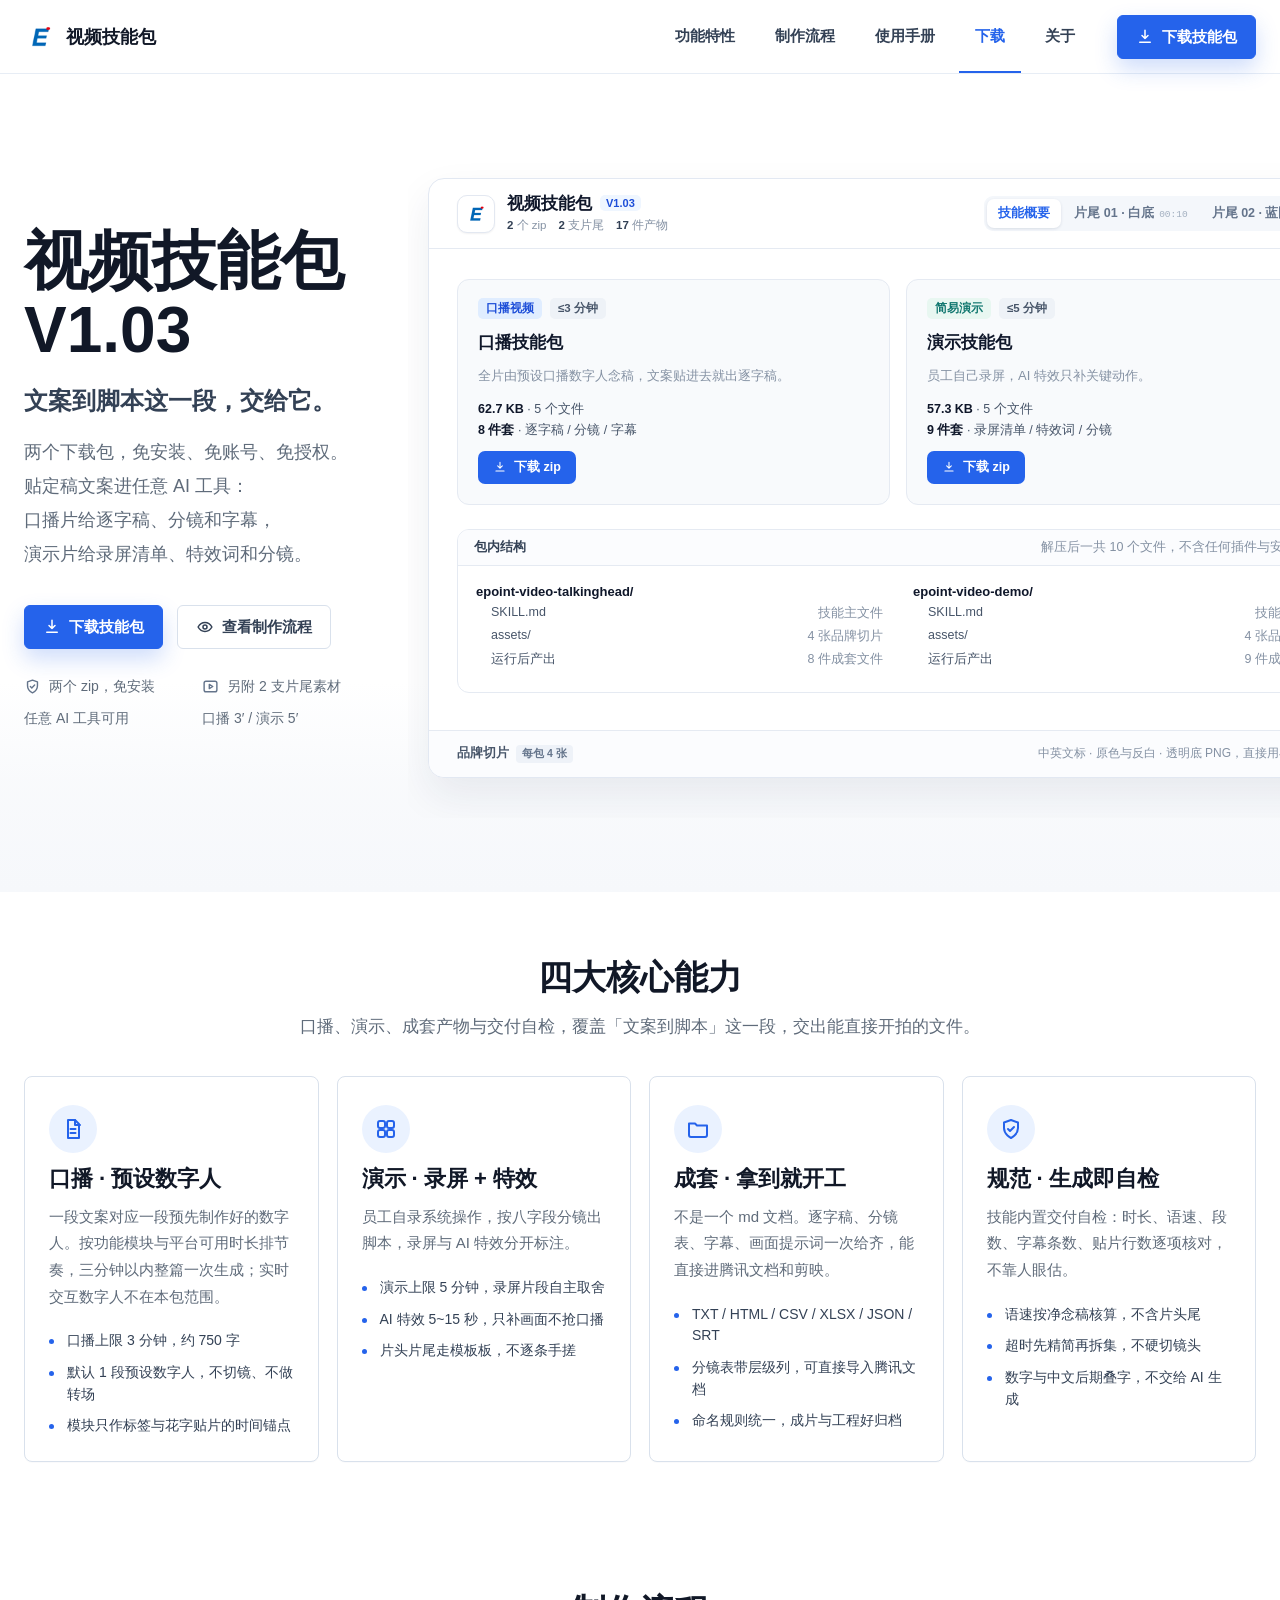
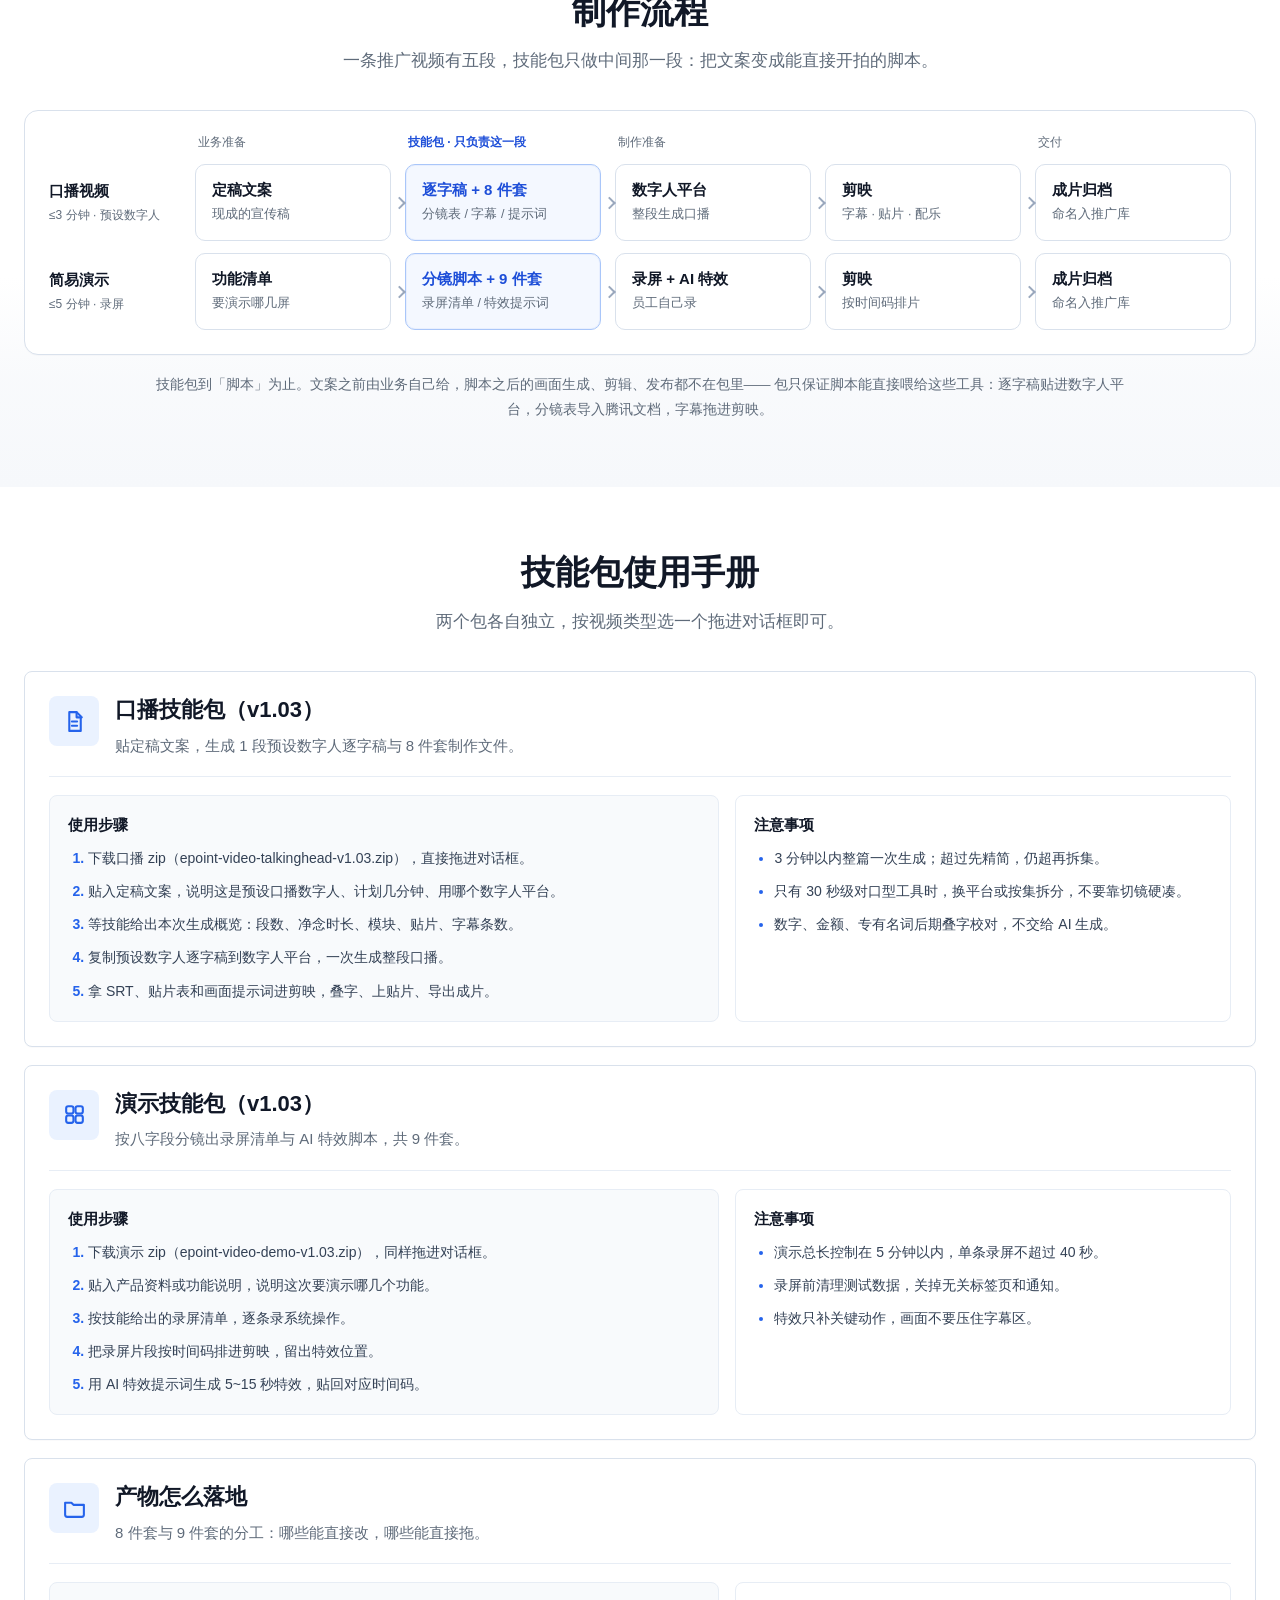
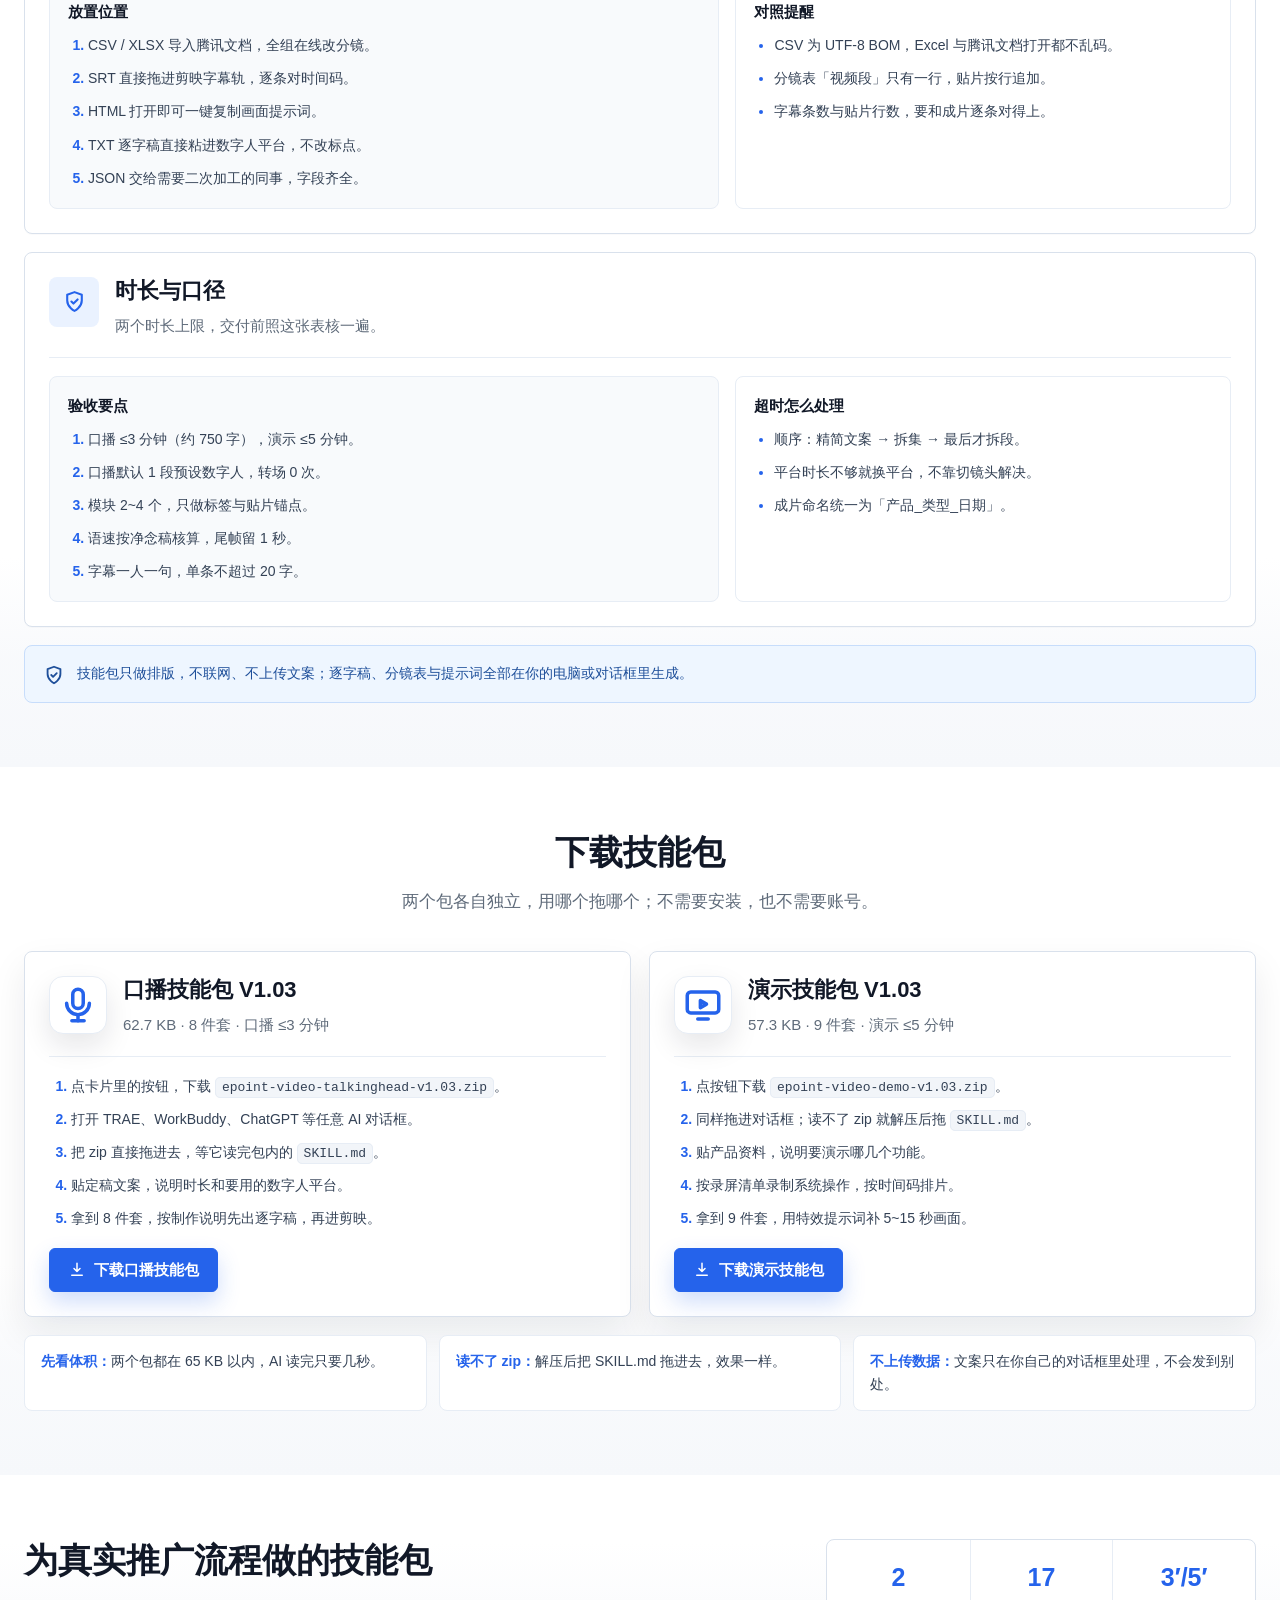
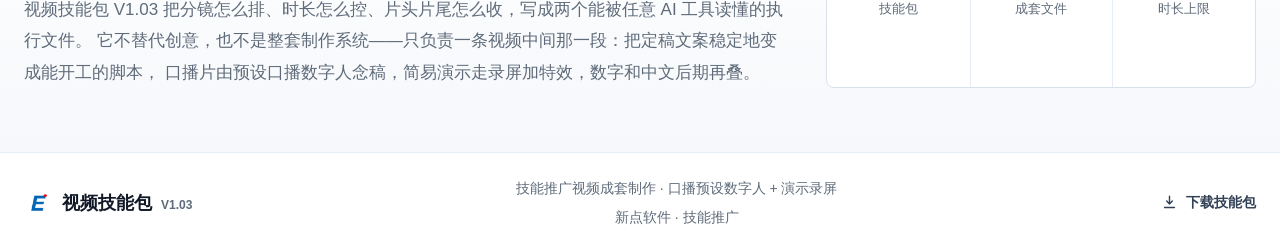
==== commit a45ae6f4: "V1.03：概要卡加两支片尾素材、扁平播放器、锚点间距修复、术语统一为预设口播数字人" ====
--- a/index.html
+++ b/index.html
@@ -3,18 +3,18 @@
   <head>
     <meta charset="utf-8">
     <meta name="viewport" content="width=device-width, initial-scale=1">
-    <title>视频技能包 V1.02 | 文案到脚本这一段</title>
+    <title>视频技能包 V1.03 | 文案到脚本这一段</title>
     <meta
       name="description"
-      content="视频技能包 V1.02 面向新点软件产品推广：负责一条视频里「文案到脚本」这一段，口播出数字人逐字稿，简易演示出录屏清单与特效提示词；画面生成与剪辑仍用现有工具。"
+      content="视频技能包 V1.03 面向新点软件技能推广：负责一条视频里「文案到脚本」这一段，口播出预设口播数字人逐字稿，简易演示出录屏清单与特效提示词。"
     >
     <meta name="theme-color" content="#2563eb">
     <meta name="robots" content="noindex">
-    <meta property="og:title" content="视频技能包 V1.02">
+    <meta property="og:title" content="视频技能包 V1.03">
     <meta property="og:description" content="两个下载包，把定稿文案变成能直接开拍的脚本与成套文件。">
     <meta property="og:image" content="assets/icon128.png">
     <link rel="icon" href="assets/icon48.png">
-    <link rel="stylesheet" href="styles.css?v=20261115-v4">
+    <link rel="stylesheet" href="styles.css?v=20261115-v8">
   </head>
   <body>
     <header class="site-header" data-header>
@@ -43,11 +43,13 @@
     <main id="top">
       <section class="hero section-band">
         <div class="hero-copy">
-          <h1>视频技能包<br>V1.02</h1>
+          <h1>视频技能包<br>V1.03</h1>
           <p class="hero-subtitle">文案到脚本这一段，交给它。</p>
           <p class="hero-text">
-            两个下载包，免安装、免账号、免授权。把定稿文案贴进任意 AI 工具：口播出数字人逐字稿，
-            简易演示出录屏清单与特效提示词；后面的画面生成和剪辑，还是用现在顺手的工具。
+            两个下载包，免安装、免账号、免授权。<br>
+            贴定稿文案进任意 AI 工具：<br>
+            口播片给逐字稿、分镜和字幕，<br>
+            演示片给录屏清单、特效词和分镜。
           </p>
           <div class="hero-actions">
             <a class="button button-primary" href="#download">
@@ -64,6 +66,10 @@
               <svg aria-hidden="true"><use href="#icon-shield"></use></svg>
               两个 zip，免安装
             </span>
+            <span>
+              <svg aria-hidden="true"><use href="#icon-reel"></use></svg>
+              另附 2 支片尾素材
+            </span>
             <span>任意 AI 工具可用</span>
             <span>口播 3′ / 演示 5′</span>
           </div>
@@ -72,8 +78,8 @@
         <div class="hero-visual" aria-label="技能包内容预览">
           <iframe
             class="plugin-preview-frame"
-            src="skill-preview.html?v=20261115-v4"
-            title="视频技能包内容预览"
+            src="skill-preview.html?v=20261115-v10"
+            title="片尾与技能包预览"
             loading="eager"
           ></iframe>
         </div>
@@ -87,18 +93,18 @@
         <div class="feature-grid">
           <article class="feature-card">
             <span class="feature-icon"><svg aria-hidden="true"><use href="#icon-file"></use></svg></span>
-            <h3>口播 · 数字人</h3>
-            <p>一段文案对应一段数字人。按功能模块和数字人可用时长排节奏，三分钟以内整篇一次生成。</p>
+            <h3>口播 · 预设数字人</h3>
+            <p>一段文案对应一段预先制作好的数字人。按功能模块与平台可用时长排节奏，三分钟以内整篇一次生成；实时交互数字人不在本包范围。</p>
             <ul>
               <li>口播上限 3 分钟，约 750 字</li>
-              <li>默认 1 段数字人，不切镜、不做转场</li>
+              <li>默认 1 段预设数字人，不切镜、不做转场</li>
               <li>模块只作标签与花字贴片的时间锚点</li>
             </ul>
           </article>
           <article class="feature-card">
             <span class="feature-icon"><svg aria-hidden="true"><use href="#icon-layout"></use></svg></span>
             <h3>演示 · 录屏 + 特效</h3>
-            <p>员工自录系统操作，按公司现行八字段分镜出脚本，录屏与 AI 特效分开标注。</p>
+            <p>员工自录系统操作，按八字段分镜出脚本，录屏与 AI 特效分开标注。</p>
             <ul>
               <li>演示上限 5 分钟，录屏片段自主取舍</li>
               <li>AI 特效 5~15 秒，只补画面不抢口播</li>
@@ -137,14 +143,14 @@
         <div class="flow-chart">
           <div class="flow-head" aria-hidden="true">
             <span></span>
-            <span>上游 · 业务准备</span>
+            <span>业务准备</span>
             <span class="is-ours">技能包 · 只负责这一段</span>
-            <span class="flow-head-span">下游 · 现有工具</span>
+            <span class="flow-head-span">制作准备</span>
             <span>交付</span>
           </div>
 
           <div class="flow-row">
-            <div class="flow-lane"><b>口播视频</b><small>≤3 分钟 · 数字人</small></div>
+            <div class="flow-lane"><b>口播视频</b><small>≤3 分钟 · 预设数字人</small></div>
             <div class="flow-cell"><b>定稿文案</b><small>现成的宣传稿</small></div>
             <div class="flow-cell is-ours">
               <b>逐字稿 + 8 件套</b>
@@ -185,18 +191,18 @@
             <header>
               <span class="manual-icon"><svg aria-hidden="true"><use href="#icon-file"></use></svg></span>
               <div>
-                <h3>口播技能包（v1.02）</h3>
-                <p>贴定稿文案，生成 1 段数字人逐字稿与 8 件套制作文件。</p>
+                <h3>口播技能包（v1.03）</h3>
+                <p>贴定稿文案，生成 1 段预设数字人逐字稿与 8 件套制作文件。</p>
               </div>
             </header>
             <div class="manual-body">
               <div class="manual-block">
                 <strong>使用步骤</strong>
                 <ol>
-                  <li>下载口播 zip（epoint-video-talkinghead-v1.02.zip），直接拖进对话框。</li>
-                  <li>贴入定稿文案，说明这是口播、计划几分钟、用哪个数字人平台。</li>
+                  <li>下载口播 zip（epoint-video-talkinghead-v1.03.zip），直接拖进对话框。</li>
+                  <li>贴入定稿文案，说明这是预设口播数字人、计划几分钟、用哪个数字人平台。</li>
                   <li>等技能给出本次生成概览：段数、净念时长、模块、贴片、字幕条数。</li>
-                  <li>复制数字人逐字稿到数字人平台，一次生成整段口播。</li>
+                  <li>复制预设数字人逐字稿到数字人平台，一次生成整段口播。</li>
                   <li>拿 SRT、贴片表和画面提示词进剪映，叠字、上贴片、导出成片。</li>
                 </ol>
               </div>
@@ -215,7 +221,7 @@
             <header>
               <span class="manual-icon"><svg aria-hidden="true"><use href="#icon-layout"></use></svg></span>
               <div>
-                <h3>演示技能包（v1.02）</h3>
+                <h3>演示技能包（v1.03）</h3>
                 <p>按八字段分镜出录屏清单与 AI 特效脚本，共 9 件套。</p>
               </div>
             </header>
@@ -223,7 +229,7 @@
               <div class="manual-block">
                 <strong>使用步骤</strong>
                 <ol>
-                  <li>下载演示 zip（epoint-video-demo-v1.02.zip），同样拖进对话框。</li>
+                  <li>下载演示 zip（epoint-video-demo-v1.03.zip），同样拖进对话框。</li>
                   <li>贴入产品资料或功能说明，说明这次要演示哪几个功能。</li>
                   <li>按技能给出的录屏清单，逐条录系统操作。</li>
                   <li>把录屏片段按时间码排进剪映，留出特效位置。</li>
@@ -276,15 +282,15 @@
               <span class="manual-icon"><svg aria-hidden="true"><use href="#icon-shield"></use></svg></span>
               <div>
                 <h3>时长与口径</h3>
-                <p>两个上限、一套口径，交付前照这张表核一遍。</p>
+                <p>两个时长上限，交付前照这张表核一遍。</p>
               </div>
             </header>
             <div class="manual-body">
               <div class="manual-block">
-                <strong>验收口径</strong>
+                <strong>验收要点</strong>
                 <ol>
                   <li>口播 ≤3 分钟（约 750 字），演示 ≤5 分钟。</li>
-                  <li>口播默认 1 段数字人，转场 0 次。</li>
+                  <li>口播默认 1 段预设数字人，转场 0 次。</li>
                   <li>模块 2~4 个，只做标签与贴片锚点。</li>
                   <li>语速按净念稿核算，尾帧留 1 秒。</li>
                   <li>字幕一人一句，单条不超过 20 字。</li>
@@ -304,7 +310,7 @@
 
         <div class="manual-footer-note">
           <svg aria-hidden="true"><use href="#icon-shield"></use></svg>
-          <p>技能包只按公司规范排版，不联网、不上传文案；逐字稿、分镜表与提示词全部在你的电脑或对话框里生成。</p>
+          <p>技能包只做排版，不联网、不上传文案；逐字稿、分镜表与提示词全部在你的电脑或对话框里生成。</p>
         </div>
       </section>
 
@@ -325,18 +331,18 @@
                 </svg>
               </span>
               <div>
-                <h3>口播技能包 V1.02</h3>
+                <h3>口播技能包 V1.03</h3>
                 <p>62.7 KB · 8 件套 · 口播 ≤3 分钟</p>
               </div>
             </header>
             <ol>
-              <li>点卡片里的按钮，下载 <code>epoint-video-talkinghead-v1.02.zip</code>。</li>
+              <li>点卡片里的按钮，下载 <code>epoint-video-talkinghead-v1.03.zip</code>。</li>
               <li>打开 TRAE、WorkBuddy、ChatGPT 等任意 AI 对话框。</li>
               <li>把 zip 直接拖进去，等它读完包内的 <code>SKILL.md</code>。</li>
               <li>贴定稿文案，说明时长和要用的数字人平台。</li>
               <li>拿到 8 件套，按制作说明先出逐字稿，再进剪映。</li>
             </ol>
-            <a class="button button-primary" href="downloads/epoint-video-talkinghead-v1.02.zip" download style="margin-top:18px">
+            <a class="button button-primary" href="downloads/epoint-video-talkinghead-v1.03.zip" download style="margin-top:18px">
               <svg aria-hidden="true"><use href="#icon-download"></use></svg>
               <span>下载口播技能包</span>
             </a>
@@ -352,18 +358,18 @@
                 </svg>
               </span>
               <div>
-                <h3>演示技能包 V1.02</h3>
+                <h3>演示技能包 V1.03</h3>
                 <p>57.3 KB · 9 件套 · 演示 ≤5 分钟</p>
               </div>
             </header>
             <ol>
-              <li>点按钮下载 <code>epoint-video-demo-v1.02.zip</code>。</li>
+              <li>点按钮下载 <code>epoint-video-demo-v1.03.zip</code>。</li>
               <li>同样拖进对话框；读不了 zip 就解压后拖 <code>SKILL.md</code>。</li>
               <li>贴产品资料，说明要演示哪几个功能。</li>
               <li>按录屏清单录制系统操作，按时间码排片。</li>
               <li>拿到 9 件套，用特效提示词补 5~15 秒画面。</li>
             </ol>
-            <a class="button button-primary" href="downloads/epoint-video-demo-v1.02.zip" download style="margin-top:18px">
+            <a class="button button-primary" href="downloads/epoint-video-demo-v1.03.zip" download style="margin-top:18px">
               <svg aria-hidden="true"><use href="#icon-download"></use></svg>
               <span>下载演示技能包</span>
             </a>
@@ -382,9 +388,9 @@
           <div>
             <h2>为真实推广流程做的技能包</h2>
             <p>
-              视频技能包 V1.02 把公司现行的分镜规范、时长口径和包装层，写成两个能被任意 AI 工具读懂的执行文件。
+              视频技能包 V1.03 把分镜怎么排、时长怎么控、片头片尾怎么收，写成两个能被任意 AI 工具读懂的执行文件。
               它不替代创意，也不是整套制作系统——只负责一条视频中间那一段：把定稿文案稳定地变成能开工的脚本，
-              口播走数字人，简易演示走录屏加特效，数字和中文后期再叠。
+              口播片由预设口播数字人念稿，简易演示走录屏加特效，数字和中文后期再叠。
             </p>
           </div>
           <div class="about-facts">
@@ -399,11 +405,11 @@
     <footer class="site-footer">
       <a class="brand" href="#top" aria-label="返回顶部">
         <img src="assets/icon48.png" alt="" width="28" height="28">
-        <span>视频技能包 <small>V1.02</small></span>
+        <span>视频技能包 <small>V1.03</small></span>
       </a>
       <div class="footer-info">
-        <p>产品推广视频成套制作 · 口播数字人 + 演示录屏</p>
-        <p class="footer-author">新点软件 · 产品推广</p>
+        <p>技能推广视频成套制作 · 口播预设数字人 + 演示录屏</p>
+        <p class="footer-author">新点软件 · 技能推广</p>
       </div>
       <a class="footer-download" href="#download">
         <svg aria-hidden="true"><use href="#icon-download"></use></svg>
@@ -439,6 +445,10 @@
         <path d="M2.8 12s3.3-6 9.2-6 9.2 6 9.2 6-3.3 6-9.2 6-9.2-6-9.2-6Z"/>
         <circle cx="12" cy="12" r="2.7"/>
       </symbol>
+      <symbol id="icon-reel" viewBox="0 0 24 24">
+        <rect x="3" y="4.6" width="18" height="14.8" rx="2.6"/>
+        <path d="M10.3 9.1 15.2 12l-4.9 2.9z"/>
+      </symbol>
       <symbol id="icon-shield" viewBox="0 0 24 24">
         <path d="M12 21s7-3.4 7-10V5.5L12 3 5 5.5V11c0 6.6 7 10 7 10Z"/>
         <path d="m9 12 2 2 4-4"/>
@@ -501,6 +511,6 @@
       </symbol>
     </svg>
 
-    <script src="app.js" defer></script>
+    <script src="app.js?v=20261115-v6" defer></script>
   </body>
 </html>
--- a/styles.css
+++ b/styles.css
@@ -19,6 +19,7 @@
   --shadow-lg: 0 24px 60px rgba(24, 39, 75, 0.16);
   --radius: 8px;
   --content: 1320px;
+  --header-h: 74px;
   --font: -apple-system, BlinkMacSystemFont, "Segoe UI", Roboto, "Microsoft YaHei", "PingFang SC", sans-serif;
 }
 
@@ -28,6 +29,8 @@
 
 html {
   scroll-behavior: smooth;
+  /* 锚点跳转时把区块顶让到吸顶导航下方，标题不再被压住 */
+  scroll-padding-top: var(--header-h);
 }
 
 body {
@@ -81,7 +84,7 @@
   border-bottom: 1px solid var(--border-soft);
   display: flex;
   gap: 26px;
-  height: 74px;
+  height: var(--header-h);
   justify-content: space-between;
   left: 0;
   padding: 0 max(24px, calc((100% - var(--content)) / 2));
@@ -2003,8 +2006,11 @@
 }
 
 @media (max-width: 860px) {
+  :root {
+    --header-h: 66px;
+  }
+
   .site-header {
-    height: 66px;
     padding: 0 18px;
   }
 
@@ -2482,3 +2488,4 @@
     transform: translateX(-50%) rotate(135deg);
   }
 }
+
